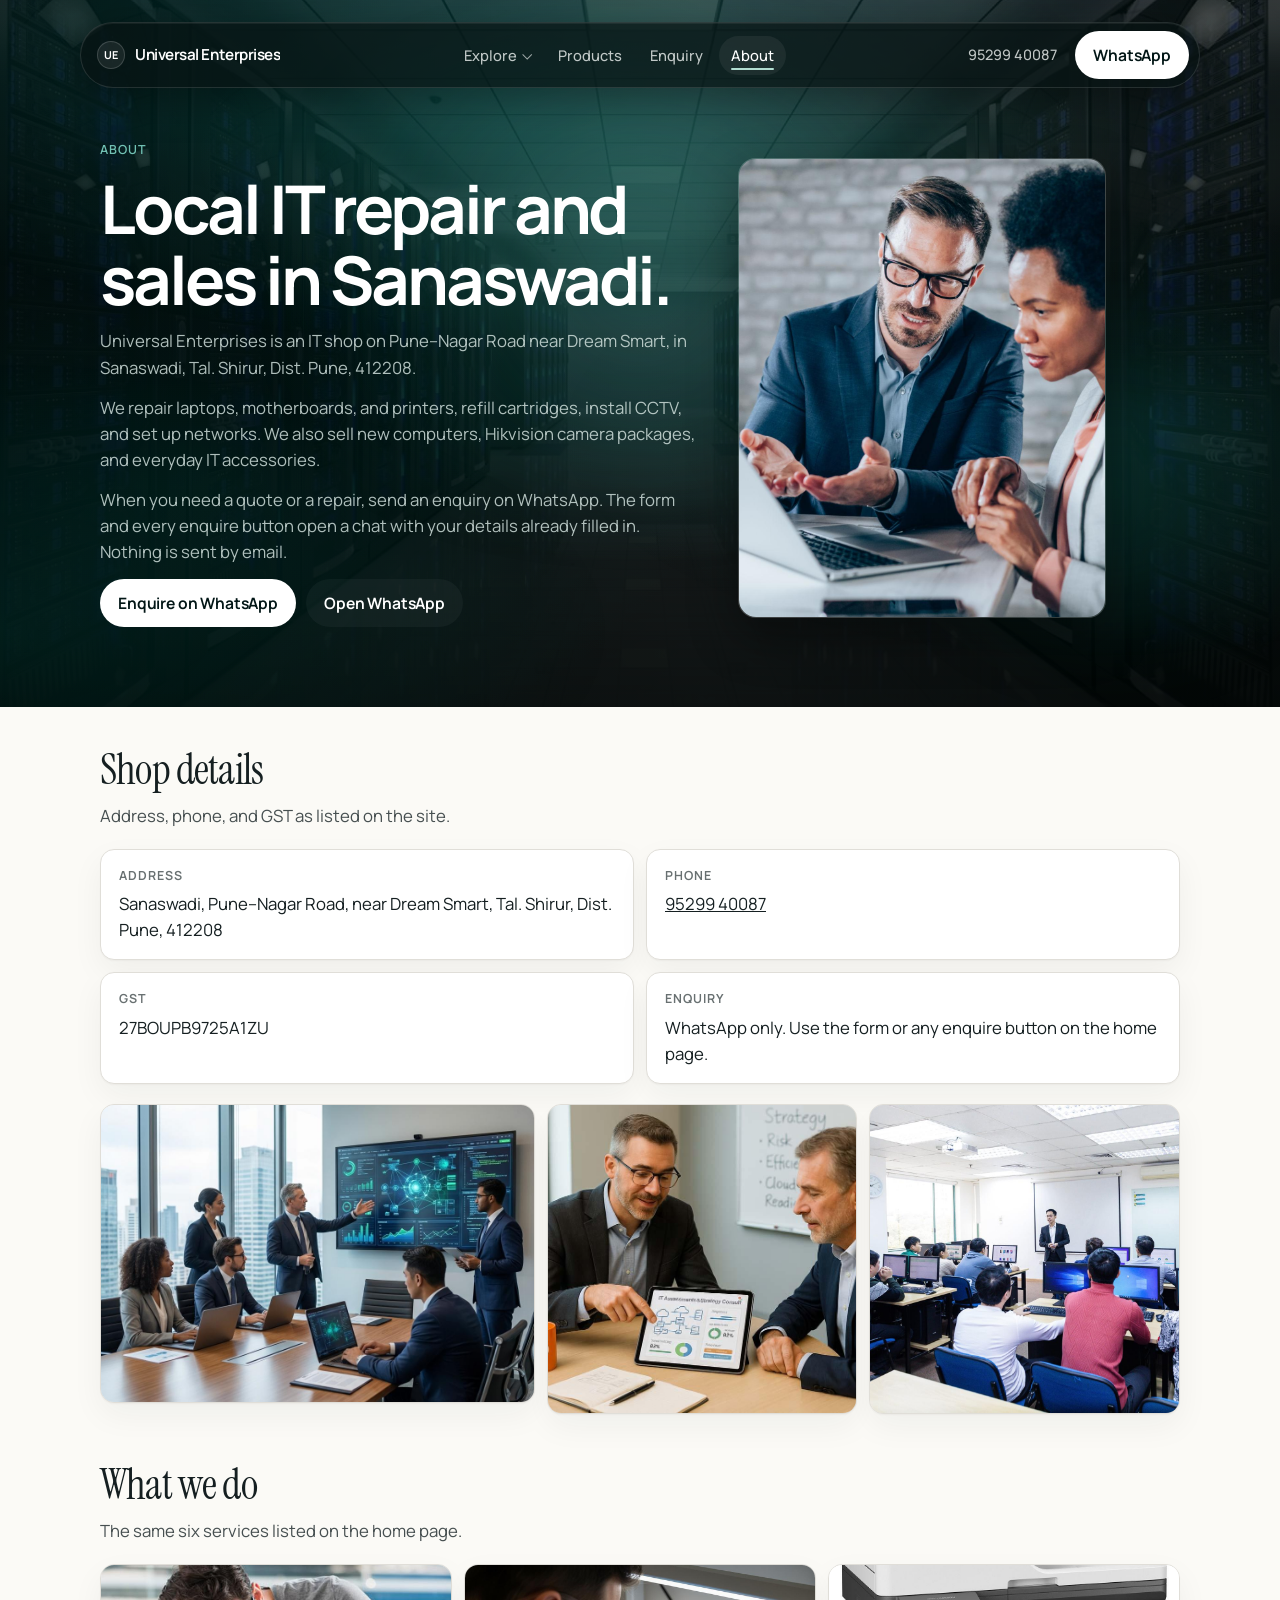
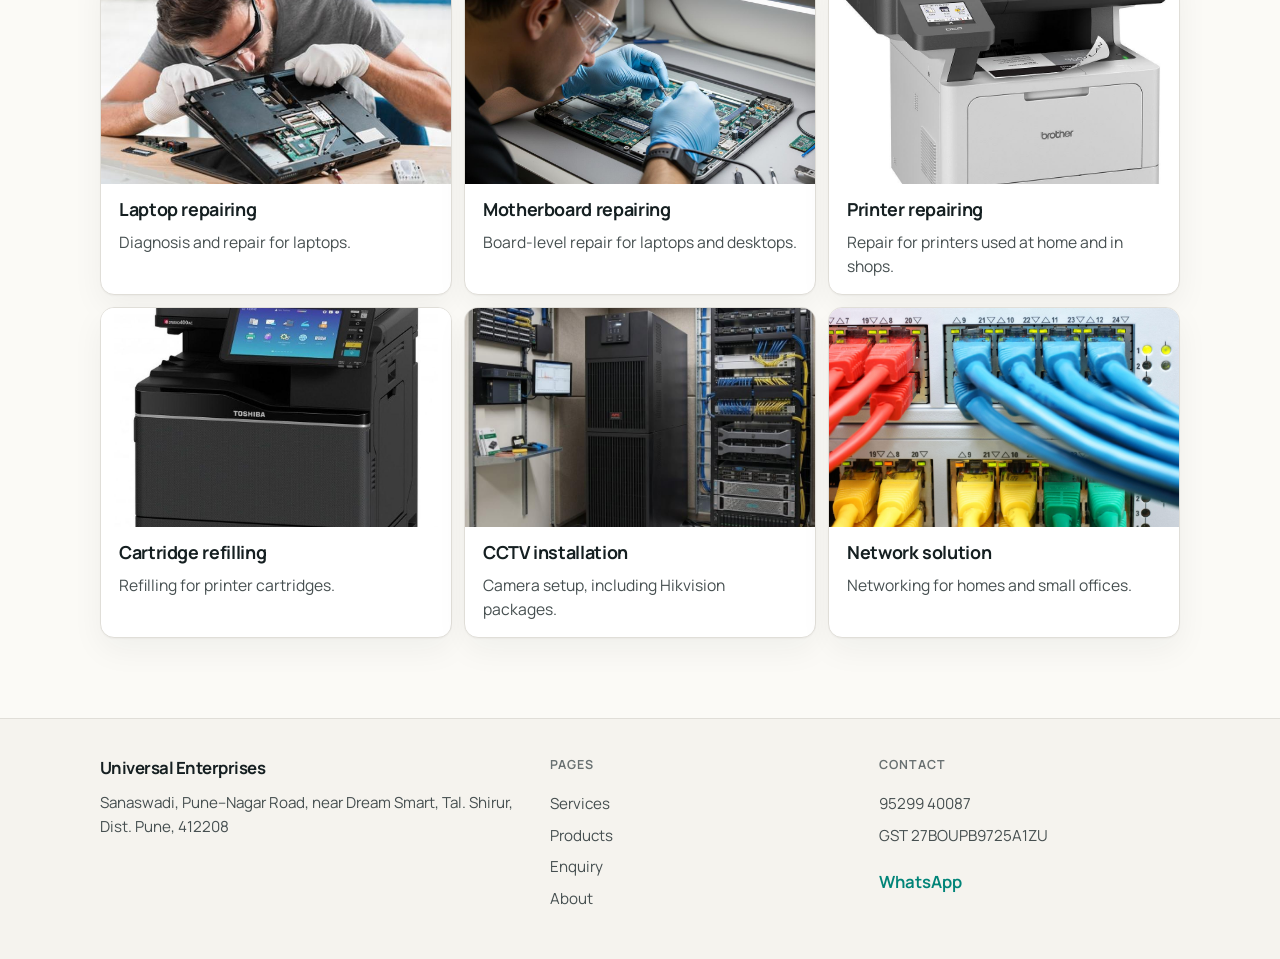
==== main/about.html @ 18b4c6dd "Enhance about and index pages with new "Our work" section and improve media presentation. Update sty" ====
<!DOCTYPE html>
<html lang="en">
<head>
  <meta charset="utf-8" />
  <meta name="viewport" content="width=device-width, initial-scale=1" />
  <title>About — Universal Enterprises</title>
  <meta name="description" content="Universal Enterprises in Sanaswadi, Shirur, Pune. IT repair, CCTV, and computers. Enquire on WhatsApp." />
  <link rel="preconnect" href="https://fonts.googleapis.com" />
  <link rel="preconnect" href="https://fonts.gstatic.com" crossorigin />
  <link href="https://fonts.googleapis.com/css2?family=Instrument+Serif:ital@0;1&family=Manrope:wght@400;500;600;700;800&display=swap" rel="stylesheet" />
  <link rel="stylesheet" href="styles.css" />
  <link rel="icon" href="data:image/svg+xml,%3Csvg xmlns='http://www.w3.org/2000/svg' viewBox='0 0 32 32'%3E%3Crect width='32' height='32' rx='8' fill='%23008478'/%3E%3Ctext x='16' y='21' text-anchor='middle' font-size='13' fill='%23fbfaf6' font-family='sans-serif' font-weight='700'%3EUE%3C/text%3E%3C/svg%3E" />
</head>
<body>
  <a class="skip" href="index.html#enquiry">Skip to enquiry</a>

  <header class="site-header">
    <div class="nav-pill">
      <a class="brand" href="index.html">
        <span class="brand-mark" aria-hidden="true">UE</span>
        <span class="brand-name">Universal Enterprises</span>
      </a>

      <nav class="nav" id="primary-nav" aria-label="Primary">
        <div class="nav-item has-menu">
          <button type="button" class="nav-trigger" aria-expanded="false" aria-controls="explore-menu">
            Explore
            <span class="nav-chevron" aria-hidden="true"></span>
          </button>
          <div class="nav-menu" id="explore-menu" hidden>
            <a href="index.html#services">Services</a>
            <a href="index.html#products">Products</a>
            <a href="index.html#work">Our work</a>
          </div>
        </div>
        <a href="index.html#products">Products</a>
        <a href="index.html#enquiry">Enquiry</a>
        <a href="about.html" aria-current="page">About</a>
      </nav>

      <div class="header-actions">
        <a class="header-phone" href="tel:+919529940087">95299 40087</a>
        <button type="button" class="btn btn-nav" data-wa="general">WhatsApp</button>
      </div>

      <button type="button" class="nav-toggle" aria-expanded="false" aria-controls="mobile-nav" aria-label="Open menu">
        <span></span><span></span>
      </button>
    </div>

    <div class="mobile-nav" id="mobile-nav" hidden>
      <a href="index.html#services">Services</a>
      <a href="index.html#products">Products</a>
      <a href="index.html#enquiry">Enquiry</a>
      <a href="about.html" aria-current="page">About</a>
      <a href="tel:+919529940087">95299 40087</a>
      <button type="button" class="btn btn-nav" data-wa="general">WhatsApp</button>
    </div>
  </header>

  <div class="stage stage-compact page-shell">
    <div class="stage-bg" aria-hidden="true">
      <img class="stage-photo" src="img/img1.jpg" alt="" width="1600" height="900" decoding="async" />
      <div class="stage-photo-overlay"></div>
      <div class="stage-ambience"></div>
      <div class="stage-ambience stage-ambience-alt"></div>
      <div class="stage-glow stage-glow-main"></div>
      <div class="stage-glow stage-glow-side"></div>
    </div>

    <section class="about-hero">
      <div class="about-hero-copy">
        <p class="eyebrow">About</p>
        <h1>Local IT repair and sales in Sanaswadi.</h1>
        <div class="about-prose">
          <p>Universal Enterprises is an IT shop on Pune–Nagar Road near Dream Smart, in Sanaswadi, Tal. Shirur, Dist. Pune, 412208.</p>
          <p>We repair laptops, motherboards, and printers, refill cartridges, install CCTV, and set up networks. We also sell new computers, Hikvision camera packages, and everyday IT accessories.</p>
          <p>When you need a quote or a repair, send an enquiry on WhatsApp. The form and every enquire button open a chat with your details already filled in. Nothing is sent by email.</p>
        </div>
        <div class="hero-actions">
          <a class="btn btn-light" href="index.html#enquiry">Enquire on WhatsApp</a>
          <button type="button" class="btn btn-ghost-light" data-wa="general">Open WhatsApp</button>
        </div>
      </div>
      <figure class="about-hero-frame">
        <img class="media-cover" src="img/img21.jpg" alt="IT consultation at a laptop" width="800" height="1000" decoding="async" />
      </figure>
    </section>
  </div>

  <main class="page-shell">
    <section class="block" aria-labelledby="facts-title">
      <div class="block-head">
        <h2 id="facts-title">Shop details</h2>
        <p>Address, phone, and GST as listed on the site.</p>
      </div>
      <div class="meta-grid">
        <div class="meta-card">
          <h3>Address</h3>
          <p>Sanaswadi, Pune–Nagar Road, near Dream Smart, Tal. Shirur, Dist. Pune, 412208</p>
        </div>
        <div class="meta-card">
          <h3>Phone</h3>
          <p><a href="tel:+919529940087">95299 40087</a></p>
        </div>
        <div class="meta-card">
          <h3>GST</h3>
          <p>27BOUPB9725A1ZU</p>
        </div>
        <div class="meta-card">
          <h3>Enquiry</h3>
          <p>WhatsApp only. Use the form or any enquire button on the home page.</p>
        </div>
      </div>
      <div class="gallery gallery-about">
        <figure class="gallery-item gallery-wide">
          <img class="media-cover" src="img/img19.jpg" alt="Team reviewing IT analytics on a large screen" width="800" height="500" loading="lazy" decoding="async" />
        </figure>
        <figure class="gallery-item">
          <img class="media-cover" src="img/img20.jpg" alt="IT assessment consultation on a tablet" width="640" height="640" loading="lazy" decoding="async" />
        </figure>
        <figure class="gallery-item">
          <img class="media-cover" src="img/img12.jpg" alt="Computer systems in a training classroom" width="640" height="640" loading="lazy" decoding="async" />
        </figure>
      </div>
    </section>

    <section class="block" aria-labelledby="about-services-title">
      <div class="block-head">
        <h2 id="about-services-title">What we do</h2>
        <p>The same six services listed on the home page.</p>
      </div>
      <ul class="about-list">
        <li>
          <div class="about-list-media">
            <img class="media-cover" src="img/img13.jpg" alt="Laptop being repaired on a workbench" width="640" height="400" loading="lazy" decoding="async" />
          </div>
          <h3>Laptop repairing</h3>
          <p>Diagnosis and repair for laptops.</p>
        </li>
        <li>
          <div class="about-list-media">
            <img class="media-cover" src="img/img16.jpg" alt="Board-level motherboard repair" width="640" height="400" loading="lazy" decoding="async" />
          </div>
          <h3>Motherboard repairing</h3>
          <p>Board-level repair for laptops and desktops.</p>
        </li>
        <li>
          <div class="about-list-media">
            <img class="media-cover" src="img/img23.jpg" alt="Office printer ready for service" width="640" height="400" loading="lazy" decoding="async" />
          </div>
          <h3>Printer repairing</h3>
          <p>Repair for printers used at home and in shops.</p>
        </li>
        <li>
          <div class="about-list-media">
            <img class="media-cover" src="img/img22.jpg" alt="Multifunction printer used for cartridge work" width="640" height="400" loading="lazy" decoding="async" />
          </div>
          <h3>Cartridge refilling</h3>
          <p>Refilling for printer cartridges.</p>
        </li>
        <li>
          <div class="about-list-media">
            <img class="media-cover" src="img/img%2024.jpg" alt="Server and network rack for CCTV installs" width="640" height="400" loading="lazy" decoding="async" />
          </div>
          <h3>CCTV installation</h3>
          <p>Camera setup, including Hikvision packages.</p>
        </li>
        <li>
          <div class="about-list-media">
            <img class="media-cover" src="img/img7.jpg" alt="Network cabling and switch rack" width="640" height="400" loading="lazy" decoding="async" />
          </div>
          <h3>Network solution</h3>
          <p>Networking for homes and small offices.</p>
        </li>
      </ul>
    </section>
  </main>

  <footer class="site-footer page-shell">
    <div class="footer-inner">
      <div class="footer-brand">
        <a class="wordmark" href="index.html">Universal Enterprises</a>
        <p>Sanaswadi, Pune–Nagar Road, near Dream Smart, Tal. Shirur, Dist. Pune, 412208</p>
      </div>
      <div class="footer-col">
        <h3>Pages</h3>
        <a href="index.html#services">Services</a>
        <a href="index.html#products">Products</a>
        <a href="index.html#enquiry">Enquiry</a>
        <a href="about.html" aria-current="page">About</a>
      </div>
      <div class="footer-col">
        <h3>Contact</h3>
        <a href="tel:+919529940087">95299 40087</a>
        <p>GST 27BOUPB9725A1ZU</p>
        <button type="button" class="text-link" data-wa="general">WhatsApp</button>
      </div>
    </div>
  </footer>

  <button type="button" class="float-wa" data-wa="general">WhatsApp</button>

  <script src="script.js"></script>
</body>
</html>
---- main/styles.css ----
:root {
  --paper: #fbfaf6;
  --paper-raised: #ffffff;
  --paper-sunken: #f5f3ee;
  --ink: #151f21;
  --ink-soft: #464f50;
  --ink-faint: #687071;
  --line: #e0ded8;
  --plume: #008478;
  --plume-press: #006d64;
  --plume-300: #72c2b5;
  --plume-soft: #e3f7f2;
  --night: #021616;
  --night-soft: #0a2423;
  --danger: #c92f33;
  --radius: 14px;
  --radius-pill: 999px;
  --shadow: 0 1px 2px rgba(21, 31, 33, 0.04), 0 12px 32px rgba(21, 31, 33, 0.05);
  --font-sans: "Manrope", ui-sans-serif, system-ui, sans-serif;
  --font-display: "Instrument Serif", ui-serif, Georgia, serif;
  --font-mono: ui-monospace, SFMono-Regular, Menlo, Consolas, monospace;
  --max: 1080px;
  --ease: cubic-bezier(0.22, 1, 0.36, 1);
  --ease-out: cubic-bezier(0.16, 1, 0.3, 1);
  --motion-fast: 180ms;
  --motion-menu: 220ms;
  --motion-page: 320ms;
  --motion-reveal: 480ms;
  --nav-offset: 92px;
}

* { box-sizing: border-box; }

@view-transition {
  navigation: auto;
}

::view-transition-old(root) {
  animation: page-out var(--motion-page) var(--ease) both;
}

::view-transition-new(root) {
  animation: page-in var(--motion-page) var(--ease-out) both;
}

::view-transition-group(site-nav) {
  animation: none;
}

::view-transition-old(site-nav),
::view-transition-new(site-nav) {
  animation: none;
  mix-blend-mode: normal;
}

@keyframes page-out {
  to { opacity: 0; }
}

@keyframes page-in {
  from {
    opacity: 0;
    transform: translateY(8px);
  }
}

/* JS fallback for page changes (works on file:// too). Navbar stays put. */
.page-shell {
  transition:
    opacity var(--motion-page) var(--ease),
    transform var(--motion-page) var(--ease-out);
  will-change: opacity, transform;
}

html.js:not(.is-page-ready) .page-shell {
  opacity: 0;
  transform: translateY(10px);
}

html.js.is-page-ready .page-shell {
  opacity: 1;
  transform: translateY(0);
}

html.js.is-page-leaving .page-shell {
  opacity: 0;
  transform: translateY(-8px);
  pointer-events: none;
}

html {
  scroll-behavior: smooth;
  background: var(--paper);
}

body {
  margin: 0;
  background: var(--paper);
  color: var(--ink);
  font-family: var(--font-sans);
  font-size: 1.05rem;
  line-height: 1.55;
  -webkit-font-smoothing: antialiased;
}

a { color: inherit; }

img {
  max-width: 100%;
  display: block;
}

.media-cover {
  width: 100%;
  height: 100%;
  object-fit: cover;
  object-position: center;
}

.skip {
  position: absolute;
  left: 12px;
  top: -48px;
  background: var(--paper-raised);
  border: 1px solid var(--line);
  border-radius: 8px;
  padding: 8px 12px;
  z-index: 110;
}

.skip:focus { top: 12px; }

/* Dark hero stage with vertical panels */
.stage {
  position: relative;
  isolation: isolate;
  min-height: 100vh;
  min-height: 100dvh;
  padding: calc(var(--nav-offset) + 12px) 16px 48px;
  color: #f4f7f6;
  overflow: hidden;
  background: #020908;
}

.stage-compact {
  min-height: auto;
  padding-bottom: 56px;
}

.stage-bg {
  position: absolute;
  inset: 0;
  z-index: 0;
  pointer-events: none;
  overflow: hidden;
  background: linear-gradient(180deg, #031110 0%, #020908 45%, #010605 100%);
}

.stage-photo {
  position: absolute;
  inset: 0;
  width: 100%;
  height: 100%;
  object-fit: cover;
  object-position: center;
  transform: scale(1.04);
  filter: saturate(0.85) brightness(0.55);
}

.stage-photo-overlay {
  position: absolute;
  inset: 0;
  background:
    linear-gradient(180deg, rgba(2, 16, 16, 0.55) 0%, rgba(2, 9, 8, 0.72) 42%, rgba(1, 6, 5, 0.9) 100%),
    linear-gradient(90deg, rgba(2, 16, 16, 0.55) 0%, transparent 55%);
}

.stage-ambience {
  position: absolute;
  inset: -20% -30%;
  background:
    radial-gradient(ellipse 55% 45% at 42% 22%, rgba(0, 132, 120, 0.3), transparent 60%),
    radial-gradient(ellipse 40% 35% at 72% 58%, rgba(54, 159, 146, 0.16), transparent 65%),
    radial-gradient(ellipse 45% 40% at 18% 78%, rgba(0, 90, 80, 0.2), transparent 68%);
  animation: ambience-drift 28s ease-in-out infinite alternate;
  will-change: transform, opacity;
}

.stage-ambience-alt {
  opacity: 0.55;
  mix-blend-mode: screen;
  background:
    radial-gradient(ellipse 48% 38% at 58% 30%, rgba(114, 194, 181, 0.18), transparent 62%),
    radial-gradient(ellipse 36% 42% at 28% 62%, rgba(0, 109, 100, 0.22), transparent 70%);
  animation: ambience-drift-alt 36s ease-in-out infinite alternate;
  animation-delay: -11s;
}

.stage-glow {
  position: absolute;
  border-radius: 50%;
  filter: blur(48px);
  opacity: 0.82;
  will-change: transform, opacity;
}

.stage-glow-main {
  left: 50%;
  top: 8%;
  width: min(920px, 90vw);
  height: 48vh;
  margin-left: calc(min(920px, 90vw) / -2);
  background: radial-gradient(circle, rgba(54, 159, 146, 0.44), rgba(0, 132, 120, 0.12) 48%, transparent 70%);
  animation: glow-main 22s ease-in-out infinite;
}

.stage-glow-side {
  right: -8%;
  bottom: 8%;
  width: 42vw;
  height: 36vh;
  background: radial-gradient(circle, rgba(0, 109, 100, 0.26), transparent 68%);
  animation: glow-side 26s ease-in-out infinite;
  animation-delay: -8s;
}

.stage-glow-drift {
  left: 8%;
  top: 36%;
  width: min(420px, 48vw);
  height: min(420px, 48vw);
  background: radial-gradient(circle, rgba(0, 132, 120, 0.22), transparent 70%);
  filter: blur(56px);
  animation: glow-drift 32s ease-in-out infinite;
  animation-delay: -14s;
}

.stage-panels {
  position: absolute;
  inset: -8% 0 -14%;
  display: flex;
  justify-content: center;
  gap: clamp(2px, 0.35vw, 5px);
  padding: 0 clamp(4px, 1.2vw, 18px);
  transform: perspective(1200px) rotateX(8deg);
  transform-origin: center top;
  animation: panels-parallax 40s ease-in-out infinite alternate;
  will-change: transform;
}

.stage-panels span {
  flex: 1 1 0;
  max-width: 78px;
  min-width: 18px;
  border-radius: 10px 10px 4px 4px;
  border: 1px solid rgba(164, 223, 211, 0.08);
  background:
    linear-gradient(180deg, rgba(195, 240, 227, 0.16), transparent 18%),
    linear-gradient(180deg, rgba(8, 36, 34, 0.15), rgba(2, 16, 16, 0.72) 42%, rgba(0, 70, 64, 0.22) 100%);
  box-shadow:
    inset 1px 0 0 rgba(195, 240, 227, 0.08),
    inset -1px 0 0 rgba(0, 0, 0, 0.35),
    0 0 24px rgba(0, 132, 120, 0.05);
  opacity: 0.72;
  transform: translate3d(0, 0, 0);
  animation: panel-float-a 18s ease-in-out infinite;
  will-change: transform, opacity, filter;
}

.stage-panels span:nth-child(odd) {
  opacity: 0.5;
  animation-name: panel-float-b;
  animation-duration: 22s;
  animation-delay: -4s;
}

.stage-panels span:nth-child(3n) {
  opacity: 0.84;
  animation-name: panel-float-c;
  animation-duration: 26s;
  animation-delay: -7s;
}

.stage-panels span:nth-child(4n) {
  opacity: 0.38;
  background:
    linear-gradient(180deg, rgba(195, 240, 227, 0.08), transparent 22%),
    linear-gradient(180deg, rgba(2, 12, 12, 0.4), rgba(1, 8, 8, 0.88) 55%, rgba(0, 50, 46, 0.2));
  animation-name: panel-float-b;
  animation-duration: 20s;
  animation-delay: -12s;
}

.stage-panels span:nth-child(5n) {
  max-width: 64px;
  animation-name: panel-float-a;
  animation-duration: 24s;
  animation-delay: -2s;
}

.stage-panels span:nth-child(7),
.stage-panels span:nth-child(10),
.stage-panels span:nth-child(12) {
  box-shadow:
    inset 1px 0 0 rgba(195, 240, 227, 0.18),
    inset -1px 0 0 rgba(0, 0, 0, 0.4),
    0 0 30px rgba(0, 132, 120, 0.12);
  opacity: 0.92;
  animation-name: panel-float-glow;
  animation-duration: 21s;
  animation-delay: -9s;
}

.stage-panels span:nth-child(2),
.stage-panels span:nth-child(8),
.stage-panels span:nth-child(15) {
  animation-duration: 29s;
  animation-delay: -16s;
}

.stage-panels span:nth-child(6),
.stage-panels span:nth-child(11),
.stage-panels span:nth-child(17) {
  animation-name: panel-float-c;
  animation-duration: 17s;
  animation-delay: -5s;
}

@keyframes ambience-drift {
  0% {
    transform: translate3d(-2.5%, 1.2%, 0) scale(1);
    opacity: 0.85;
  }
  100% {
    transform: translate3d(3%, -1.8%, 0) scale(1.04);
    opacity: 1;
  }
}

@keyframes ambience-drift-alt {
  0% {
    transform: translate3d(2%, -1%, 0) scale(1.02);
    opacity: 0.4;
  }
  100% {
    transform: translate3d(-3.5%, 2%, 0) scale(1.06);
    opacity: 0.7;
  }
}

@keyframes glow-main {
  0%, 100% {
    transform: translate3d(0, 0, 0) scale(1);
    opacity: 0.7;
  }
  35% {
    transform: translate3d(4%, 2%, 0) scale(1.05);
    opacity: 0.95;
  }
  70% {
    transform: translate3d(-3%, 1%, 0) scale(0.98);
    opacity: 0.78;
  }
}

@keyframes glow-side {
  0%, 100% {
    transform: translate3d(0, 0, 0) scale(1);
    opacity: 0.55;
  }
  50% {
    transform: translate3d(-6%, -4%, 0) scale(1.08);
    opacity: 0.85;
  }
}

@keyframes glow-drift {
  0%, 100% {
    transform: translate3d(0, 0, 0) scale(1);
    opacity: 0.35;
  }
  40% {
    transform: translate3d(18%, -8%, 0) scale(1.12);
    opacity: 0.65;
  }
  75% {
    transform: translate3d(8%, 10%, 0) scale(0.94);
    opacity: 0.45;
  }
}

@keyframes panels-parallax {
  0% { transform: perspective(1200px) rotateX(8deg) translate3d(0, 0, 0); }
  100% { transform: perspective(1200px) rotateX(8deg) translate3d(0, -2.2%, 0); }
}

@keyframes panel-float-a {
  0%, 100% {
    transform: translate3d(0, 0, 0);
    filter: brightness(0.96);
    opacity: 0.68;
  }
  50% {
    transform: translate3d(0, -3.2%, 0);
    filter: brightness(1.08);
    opacity: 0.82;
  }
}

@keyframes panel-float-b {
  0%, 100% {
    transform: translate3d(0, 0, 0);
    filter: brightness(0.94);
  }
  50% {
    transform: translate3d(0, 2.8%, 0);
    filter: brightness(1.05);
  }
}

@keyframes panel-float-c {
  0%, 100% {
    transform: translate3d(0, 0.6%, 0);
    filter: brightness(0.97);
  }
  50% {
    transform: translate3d(0, -4%, 0);
    filter: brightness(1.1);
  }
}

@keyframes panel-float-glow {
  0%, 100% {
    transform: translate3d(0, 0, 0);
    filter: brightness(1);
    box-shadow:
      inset 1px 0 0 rgba(195, 240, 227, 0.14),
      inset -1px 0 0 rgba(0, 0, 0, 0.4),
      0 0 24px rgba(0, 132, 120, 0.08);
  }
  50% {
    transform: translate3d(0, -2.6%, 0);
    filter: brightness(1.12);
    box-shadow:
      inset 1px 0 0 rgba(195, 240, 227, 0.28),
      inset -1px 0 0 rgba(0, 0, 0, 0.4),
      0 0 36px rgba(0, 132, 120, 0.2);
  }
}

.stage > :not(.stage-bg) {
  position: relative;
  z-index: 1;
}

.site-header {
  position: fixed;
  top: 0;
  left: 0;
  right: 0;
  z-index: 100;
  width: min(1120px, calc(100% - 32px));
  margin: 0 auto;
  padding-top: 16px;
  pointer-events: none;
  view-transition-name: site-nav;
}

.site-header .nav-pill,
.site-header .mobile-nav {
  pointer-events: auto;
}

.nav-pill {
  display: flex;
  align-items: center;
  justify-content: space-between;
  gap: 12px;
  width: 100%;
  min-height: 58px;
  padding: 8px 10px 8px 14px;
  border-radius: 999px;
  background: rgba(8, 18, 18, 0.72);
  border: 1px solid rgba(255, 255, 255, 0.12);
  box-shadow:
    0 10px 40px rgba(0, 0, 0, 0.35),
    inset 0 1px 0 rgba(255, 255, 255, 0.06);
  backdrop-filter: blur(18px) saturate(1.2);
  -webkit-backdrop-filter: blur(18px) saturate(1.2);
}

.brand {
  display: inline-flex;
  align-items: center;
  gap: 10px;
  text-decoration: none;
  color: #fff;
  min-width: 0;
}

.brand-mark {
  display: grid;
  place-items: center;
  width: 28px;
  height: 28px;
  border-radius: 50%;
  background: rgba(255, 255, 255, 0.08);
  border: 1px solid rgba(255, 255, 255, 0.16);
  font-size: 0.68rem;
  font-weight: 700;
  letter-spacing: 0.02em;
  flex-shrink: 0;
  transition:
    background var(--motion-fast) var(--ease),
    border-color var(--motion-fast) var(--ease),
    transform var(--motion-fast) var(--ease),
    box-shadow var(--motion-fast) var(--ease);
}

.brand:hover .brand-mark {
  background: rgba(255, 255, 255, 0.14);
  border-color: rgba(255, 255, 255, 0.28);
  transform: scale(1.05);
  box-shadow: 0 0 0 4px rgba(255, 255, 255, 0.06);
}

.brand-name {
  font-weight: 650;
  font-size: 0.95rem;
  letter-spacing: -0.03em;
  white-space: nowrap;
  overflow: hidden;
  text-overflow: ellipsis;
}

.nav {
  display: none;
  align-items: center;
  gap: 4px;
}

.nav > a,
.nav-trigger {
  appearance: none;
  background: none;
  border: 0;
  color: rgba(244, 247, 246, 0.78);
  text-decoration: none;
  font: inherit;
  font-size: 0.92rem;
  font-weight: 500;
  padding: 8px 12px;
  border-radius: 999px;
  cursor: pointer;
  position: relative;
  transition:
    color var(--motion-fast) var(--ease),
    background var(--motion-fast) var(--ease);
}

.nav > a::after,
.nav-trigger::after {
  content: "";
  position: absolute;
  left: 12px;
  right: 12px;
  bottom: 5px;
  height: 1.5px;
  border-radius: 2px;
  background: rgba(195, 240, 227, 0.9);
  transform: scaleX(0);
  transform-origin: left center;
  transition: transform var(--motion-fast) var(--ease);
}

.nav > a:hover,
.nav-trigger:hover,
.nav > a[aria-current="page"],
.nav-item.is-open .nav-trigger {
  color: #fff;
  background: rgba(255, 255, 255, 0.06);
}

.nav > a:hover::after,
.nav > a[aria-current="page"]::after,
.nav-item.is-open .nav-trigger::after {
  transform: scaleX(1);
}

.nav-item {
  position: relative;
}

.nav-trigger {
  display: inline-flex;
  align-items: center;
  gap: 6px;
}

.nav-chevron {
  width: 7px;
  height: 7px;
  border-right: 1.5px solid currentColor;
  border-bottom: 1.5px solid currentColor;
  transform: rotate(45deg) translateY(-1px);
  opacity: 0.8;
  transition: transform var(--motion-fast) var(--ease);
}

.nav-item.is-open .nav-chevron {
  transform: rotate(225deg) translateY(-1px);
}

.nav-menu {
  position: absolute;
  top: calc(100% + 10px);
  left: 0;
  min-width: 180px;
  padding: 8px;
  border-radius: 14px;
  background: rgba(8, 18, 18, 0.92);
  border: 1px solid rgba(255, 255, 255, 0.12);
  box-shadow: 0 16px 40px rgba(0, 0, 0, 0.4);
  backdrop-filter: blur(16px);
  display: grid;
  gap: 2px;
  opacity: 0;
  transform: translateY(-6px);
  pointer-events: none;
  visibility: hidden;
  transition:
    opacity var(--motion-menu) var(--ease),
    transform var(--motion-menu) var(--ease),
    visibility var(--motion-menu) var(--ease);
}

.nav-menu.is-open {
  opacity: 1;
  transform: translateY(0);
  pointer-events: auto;
  visibility: visible;
}

.nav-menu[hidden] { display: none; }

.nav-menu a {
  color: rgba(244, 247, 246, 0.86);
  text-decoration: none;
  padding: 10px 12px;
  border-radius: 10px;
  font-size: 0.92rem;
  transition:
    color var(--motion-fast) var(--ease),
    background var(--motion-fast) var(--ease);
}

.nav-menu a:hover {
  background: rgba(255, 255, 255, 0.08);
  color: #fff;
}

.header-actions {
  display: none;
  align-items: center;
  gap: 8px;
}

.header-phone {
  color: rgba(244, 247, 246, 0.78);
  text-decoration: none;
  font-size: 0.9rem;
  font-weight: 500;
  padding: 8px 10px;
  border-radius: 999px;
  transition:
    color var(--motion-fast) var(--ease),
    background var(--motion-fast) var(--ease);
}

.header-phone:hover {
  color: #fff;
  background: rgba(255, 255, 255, 0.06);
}

.btn-nav {
  background: #fff;
  color: var(--night);
  border-radius: 999px;
  padding: 10px 16px;
  font-weight: 700;
  font-size: 0.9rem;
  transition:
    background var(--motion-fast) var(--ease),
    color var(--motion-fast) var(--ease),
    transform var(--motion-fast) var(--ease),
    box-shadow var(--motion-fast) var(--ease);
}

.btn-nav:hover {
  background: #fff;
  transform: translateY(-1px) scale(1.03);
  box-shadow: 0 10px 24px rgba(0, 0, 0, 0.22);
}

.btn-nav:active {
  transform: scale(0.98);
  box-shadow: 0 4px 12px rgba(0, 0, 0, 0.16);
}

.nav-toggle {
  width: 42px;
  height: 42px;
  border-radius: 999px;
  border: 1px solid rgba(255, 255, 255, 0.14);
  background: rgba(255, 255, 255, 0.04);
  display: inline-flex;
  flex-direction: column;
  align-items: center;
  justify-content: center;
  gap: 5px;
  cursor: pointer;
  flex-shrink: 0;
  transition:
    background var(--motion-fast) var(--ease),
    border-color var(--motion-fast) var(--ease),
    transform var(--motion-fast) var(--ease);
}

.nav-toggle:hover {
  background: rgba(255, 255, 255, 0.08);
  border-color: rgba(255, 255, 255, 0.22);
}

.nav-toggle:active { transform: scale(0.96); }

.nav-toggle span {
  display: block;
  width: 16px;
  height: 1.5px;
  background: #fff;
  border-radius: 2px;
  transition: transform 0.2s ease, opacity 0.2s ease;
}

.nav-toggle[aria-expanded="true"] span:first-child {
  transform: translateY(3.25px) rotate(45deg);
}

.nav-toggle[aria-expanded="true"] span:last-child {
  transform: translateY(-3.25px) rotate(-45deg);
}

.mobile-nav {
  margin-top: 10px;
  padding: 12px;
  border-radius: 22px;
  background: rgba(8, 18, 18, 0.88);
  border: 1px solid rgba(255, 255, 255, 0.12);
  box-shadow: 0 16px 40px rgba(0, 0, 0, 0.35);
  backdrop-filter: blur(18px);
  display: grid;
  gap: 4px;
  opacity: 0;
  transform: translateY(-6px);
  pointer-events: none;
  visibility: hidden;
  transition:
    opacity var(--motion-menu) var(--ease),
    transform var(--motion-menu) var(--ease),
    visibility var(--motion-menu) var(--ease);
}

.mobile-nav.is-open {
  opacity: 1;
  transform: translateY(0);
  pointer-events: auto;
  visibility: visible;
}

.mobile-nav[hidden] { display: none; }

.mobile-nav a,
.mobile-nav .btn {
  color: #fff;
  text-decoration: none;
  padding: 12px 14px;
  border-radius: 14px;
  font-weight: 500;
  text-align: left;
  transition: background var(--motion-fast) var(--ease);
}

.mobile-nav a:hover {
  background: rgba(255, 255, 255, 0.06);
}

.mobile-nav .btn-nav {
  justify-content: center;
  text-align: center;
  margin-top: 6px;
}

.wordmark {
  font-family: var(--font-sans);
  font-weight: 700;
  font-size: 1.05rem;
  letter-spacing: -0.03em;
  text-decoration: none;
  color: var(--ink);
  white-space: nowrap;
}

main {
  width: min(var(--max), calc(100% - 32px));
  margin: 0 auto;
  padding-bottom: 48px;
}

.hero {
  width: min(var(--max), 100%);
  margin: 0 auto;
  padding: 28px 0 12px;
  display: grid;
  gap: 28px;
}

.hero-copy { max-width: 40rem; }

.hero-visual {
  display: grid;
  gap: 16px;
}

.hero-frame {
  margin: 0;
  border-radius: calc(var(--radius) + 4px);
  overflow: hidden;
  border: 1px solid rgba(255, 255, 255, 0.16);
  box-shadow:
    0 18px 48px rgba(0, 0, 0, 0.35),
    inset 0 1px 0 rgba(255, 255, 255, 0.08);
  aspect-ratio: 4 / 5;
  max-height: 420px;
  background: rgba(255, 255, 255, 0.04);
}

.hero-frame .media-cover {
  transition: transform 700ms var(--ease);
}

.hero-frame:hover .media-cover {
  transform: scale(1.04);
}

.stage .eyebrow {
  color: var(--plume-300);
}

.stage h1 {
  color: #fff;
  font-family: var(--font-sans);
  font-weight: 700;
  letter-spacing: -0.045em;
}

.stage .lede {
  color: rgba(214, 228, 224, 0.82);
}

.eyebrow {
  margin: 0 0 14px;
  font-size: 0.78rem;
  font-weight: 600;
  letter-spacing: 0.08em;
  text-transform: uppercase;
  color: var(--plume);
}

h1 {
  margin: 0 0 14px;
  font-family: var(--font-display);
  font-weight: 400;
  font-size: clamp(2.4rem, 7vw, 4.2rem);
  line-height: 1.05;
  letter-spacing: -0.03em;
  color: var(--ink);
}

.lede {
  margin: 0 0 24px;
  max-width: 34rem;
  color: var(--ink-soft);
  font-size: 1.1rem;
}

.hero-actions {
  display: flex;
  flex-wrap: wrap;
  gap: 10px;
  margin-bottom: 8px;
}

.btn-light {
  background: #fff;
  color: var(--night);
}

.btn-light:hover {
  background: #fff;
  box-shadow: 0 10px 24px rgba(0, 0, 0, 0.22);
}

.btn-ghost-light {
  background: rgba(255, 255, 255, 0.04);
  color: #fff;
  border: 1px solid rgba(255, 255, 255, 0.28);
}

.btn-ghost-light:hover {
  background: rgba(255, 255, 255, 0.1);
}

.facts {
  margin: 0;
  padding: 0;
  display: grid;
  gap: 12px;
}

.facts div {
  background: rgba(255, 255, 255, 0.06);
  border: 1px solid rgba(255, 255, 255, 0.12);
  border-radius: var(--radius);
  padding: 14px 16px;
  box-shadow: inset 0 1px 0 rgba(255, 255, 255, 0.04);
  backdrop-filter: blur(10px);
  transition:
    transform var(--motion-fast) var(--ease),
    border-color var(--motion-fast) var(--ease),
    background var(--motion-fast) var(--ease),
    box-shadow var(--motion-fast) var(--ease);
}

.facts div:hover {
  transform: translateY(-3px);
  border-color: rgba(195, 240, 227, 0.28);
  background: rgba(255, 255, 255, 0.09);
  box-shadow:
    inset 0 1px 0 rgba(255, 255, 255, 0.06),
    0 14px 28px rgba(0, 0, 0, 0.18);
}

.facts dt {
  margin: 0;
  font-size: 0.72rem;
  font-weight: 650;
  letter-spacing: 0.08em;
  text-transform: uppercase;
  color: rgba(195, 240, 227, 0.7);
}

.facts dd {
  margin: 6px 0 0;
  color: #f4f7f6;
}

.facts a { color: inherit; }

.block {
  padding: 40px 0 8px;
}

.block-head {
  max-width: 36rem;
  margin-bottom: 20px;
}

.block-head h2 {
  margin: 0;
  font-family: var(--font-display);
  font-weight: 400;
  font-size: clamp(1.9rem, 4vw, 2.6rem);
  letter-spacing: -0.02em;
  line-height: 1.15;
}

.block-head p {
  margin: 8px 0 0;
  color: var(--ink-soft);
}

.cards {
  list-style: none;
  margin: 0;
  padding: 0;
  display: grid;
  gap: 12px;
}

.card {
  background: var(--paper-raised);
  border: 1px solid var(--line);
  border-radius: var(--radius);
  padding: 0 0 16px;
  box-shadow: var(--shadow);
  display: flex;
  flex-direction: column;
  align-items: flex-start;
  min-height: 100%;
  overflow: hidden;
  transition:
    transform var(--motion-fast) var(--ease),
    border-color var(--motion-fast) var(--ease),
    box-shadow var(--motion-fast) var(--ease);
}

.card:hover {
  transform: translateY(-4px);
  border-color: color-mix(in srgb, var(--plume) 28%, var(--line));
  box-shadow: 0 14px 34px rgba(21, 31, 33, 0.1);
}

.card-media {
  width: 100%;
  aspect-ratio: 16 / 10;
  overflow: hidden;
  background: var(--paper-sunken);
  margin-bottom: 4px;
}

.card-media .media-cover {
  transition: transform 600ms var(--ease);
}

.card:hover .card-media .media-cover {
  transform: scale(1.05);
}

.card .index,
.card h3,
.card p,
.card .text-link {
  margin-left: 18px;
  margin-right: 18px;
}

.card .index { margin-top: 14px; }

.card .text-link { margin-bottom: 2px; }

.index {
  margin: 0;
  font-family: var(--font-mono);
  font-size: 0.78rem;
  color: var(--plume);
}

.card h3,
.products h3,
.about-list h3 {
  margin: 10px 0 6px;
  font-size: 1.12rem;
  letter-spacing: -0.02em;
  font-weight: 700;
}

.card p,
.products p,
.about-list p {
  margin: 0;
  color: var(--ink-soft);
  font-size: 0.98rem;
}

.products {
  list-style: none;
  margin: 0;
  padding: 0;
  background: var(--paper-raised);
  border: 1px solid var(--line);
  border-radius: var(--radius);
  overflow: hidden;
  box-shadow: var(--shadow);
}

.products li {
  display: grid;
  grid-template-columns: 72px 1fr auto;
  gap: 10px 16px;
  align-items: center;
  padding: 14px 16px;
  border-bottom: 1px solid var(--line);
  transition: background var(--motion-fast) var(--ease);
}

.products li:hover {
  background: color-mix(in srgb, var(--plume-soft) 55%, var(--paper-raised));
}

.products li:last-child { border-bottom: 0; }

.product-thumb {
  width: 72px;
  height: 72px;
  border-radius: 12px;
  overflow: hidden;
  border: 1px solid var(--line);
  background: var(--paper-sunken);
  flex-shrink: 0;
}

.products .text-link {
  grid-column: 2 / -1;
  justify-self: start;
}

.price {
  margin: 0;
  font-family: var(--font-mono);
  font-size: 0.95rem;
  color: var(--ink);
  font-weight: 500;
}

.price-note { color: var(--ink-faint); }

.enquiry-wrap {
  padding-bottom: 16px;
}

form.enquiry-form {
  margin-top: 8px;
  background: var(--paper-raised);
  border: 1px solid var(--line);
  border-radius: calc(var(--radius) + 4px);
  padding: 20px 18px;
  display: grid;
  gap: 14px;
  box-shadow: var(--shadow);
}

label {
  display: block;
  margin-bottom: 6px;
  font-size: 0.92rem;
  font-weight: 600;
  color: var(--ink);
}

.optional {
  color: var(--ink-faint);
  font-weight: 500;
}

input,
select,
textarea {
  width: 100%;
  font: inherit;
  color: var(--ink);
  background: var(--paper);
  border: 1px solid var(--line);
  border-radius: 12px;
  padding: 12px 14px;
  transition:
    border-color var(--motion-fast) var(--ease),
    box-shadow var(--motion-fast) var(--ease),
    background var(--motion-fast) var(--ease);
}

textarea { resize: vertical; min-height: 110px; }

input:focus,
select:focus,
textarea:focus {
  outline: none;
  border-color: var(--plume-300);
  box-shadow:
    0 0 0 3px color-mix(in srgb, var(--plume) 18%, transparent),
    0 0 0 1px color-mix(in srgb, var(--plume) 35%, white);
}

.field.is-invalid input,
.field.is-invalid select {
  border-color: var(--danger);
  box-shadow: 0 0 0 3px color-mix(in srgb, var(--danger) 16%, transparent);
}

.error {
  margin: 6px 0 0;
  color: var(--danger);
  font-size: 0.88rem;
  opacity: 0;
  transform: translateY(-4px);
  transition:
    opacity var(--motion-menu) var(--ease),
    transform var(--motion-menu) var(--ease);
}

.error.is-visible {
  opacity: 1;
  transform: translateY(0);
}

.form-note {
  margin: 0;
  min-height: 1.2em;
  color: var(--ink-faint);
  font-size: 0.9rem;
  opacity: 0;
  transform: translateY(4px);
  transition:
    opacity var(--motion-menu) var(--ease),
    transform var(--motion-menu) var(--ease);
}

.form-note.is-visible {
  opacity: 1;
  transform: translateY(0);
}

.btn,
.text-link,
.float-wa,
.btn-nav {
  font: inherit;
  cursor: pointer;
  border: 0;
  text-decoration: none;
}

.btn {
  display: inline-flex;
  align-items: center;
  justify-content: center;
  gap: 8px;
  border-radius: var(--radius-pill);
  padding: 12px 18px;
  font-weight: 650;
  font-size: 0.98rem;
  letter-spacing: -0.01em;
  transition:
    background var(--motion-fast) var(--ease),
    color var(--motion-fast) var(--ease),
    border-color var(--motion-fast) var(--ease),
    transform var(--motion-fast) var(--ease),
    box-shadow var(--motion-fast) var(--ease);
}

.btn:hover {
  transform: scale(1.03);
}

.btn:active {
  transform: scale(0.98);
}

.btn:disabled,
.btn[aria-disabled="true"] {
  opacity: 0.55;
  cursor: not-allowed;
  transform: none;
  box-shadow: none;
}

.btn.btn-nav:hover {
  transform: translateY(-1px) scale(1.03);
  box-shadow: 0 10px 24px rgba(0, 0, 0, 0.22);
}

.btn.btn-nav:active {
  transform: scale(0.98);
}

.btn-solid {
  background: var(--night);
  color: #fff;
}

.btn-solid:hover { background: var(--night-soft); }

.btn-wa {
  background: var(--plume);
  color: #fff;
}

.btn-wa:hover {
  background: var(--plume-press);
  box-shadow: 0 10px 24px rgba(0, 132, 120, 0.28);
}

.btn-ghost {
  background: transparent;
  color: var(--ink);
  border: 1px solid var(--line);
}

.btn-ghost:hover { background: var(--paper-sunken); }

.btn-block { width: 100%; }

.text-link {
  margin-top: 14px;
  padding: 0;
  background: none;
  color: var(--plume);
  font-weight: 650;
  text-align: left;
  transition:
    color var(--motion-fast) var(--ease),
    transform var(--motion-fast) var(--ease);
}

.text-link:hover {
  color: var(--plume-press);
  text-decoration: underline;
  transform: translateX(2px);
}

.site-footer {
  border-top: 1px solid var(--line);
  background: var(--paper-sunken);
  margin-top: 24px;
  padding: 36px 0 110px;
}

.footer-inner {
  width: min(var(--max), calc(100% - 32px));
  margin: 0 auto;
  display: grid;
  gap: 28px;
}

.footer-brand p,
.footer-col p,
.footer-col a {
  margin: 0;
  color: var(--ink-soft);
  text-decoration: none;
  font-size: 0.95rem;
}

.footer-brand .wordmark {
  display: inline-block;
  margin-bottom: 10px;
}

.footer-col h3 {
  margin: 0 0 10px;
  font-size: 0.78rem;
  letter-spacing: 0.08em;
  text-transform: uppercase;
  color: var(--ink-faint);
  font-weight: 650;
}

.footer-col {
  display: grid;
  gap: 8px;
  align-content: start;
}

.footer-col a:hover { color: var(--ink); }

.float-wa {
  position: fixed;
  right: 16px;
  bottom: 16px;
  z-index: 25;
  border-radius: var(--radius-pill);
  padding: 13px 18px;
  font-weight: 700;
  background: var(--plume);
  color: #fff;
  box-shadow: 0 10px 28px rgba(0, 132, 120, 0.28);
  transition:
    background var(--motion-fast) var(--ease),
    transform var(--motion-fast) var(--ease),
    box-shadow var(--motion-fast) var(--ease);
}

.float-wa:hover {
  background: var(--plume-press);
  transform: translateY(-2px) scale(1.03);
  box-shadow: 0 14px 32px rgba(0, 132, 120, 0.34);
}

.float-wa:active { transform: scale(0.98); }

.about-hero {
  width: min(var(--max), 100%);
  margin: 0 auto;
  padding: 24px 0 8px;
  display: grid;
  gap: 24px;
  align-items: center;
}

.about-hero-copy { max-width: 40rem; }

.about-hero-frame {
  margin: 0;
  border-radius: calc(var(--radius) + 4px);
  overflow: hidden;
  border: 1px solid rgba(255, 255, 255, 0.16);
  box-shadow:
    0 18px 48px rgba(0, 0, 0, 0.35),
    inset 0 1px 0 rgba(255, 255, 255, 0.08);
  aspect-ratio: 4 / 5;
  max-height: 460px;
  background: rgba(255, 255, 255, 0.04);
}

.about-hero-frame .media-cover {
  transition: transform 700ms var(--ease);
}

.about-hero-frame:hover .media-cover {
  transform: scale(1.04);
}

.about-prose {
  max-width: 40rem;
  color: rgba(214, 228, 224, 0.82);
}

.about-prose p { margin: 0 0 14px; }

.about-list {
  list-style: none;
  margin: 0;
  padding: 0;
  display: grid;
  gap: 12px;
}

.about-list li {
  background: var(--paper-raised);
  border: 1px solid var(--line);
  border-radius: var(--radius);
  padding: 0 0 16px;
  box-shadow: var(--shadow);
  overflow: hidden;
  transition:
    transform var(--motion-fast) var(--ease),
    border-color var(--motion-fast) var(--ease),
    box-shadow var(--motion-fast) var(--ease);
}

.about-list li:hover {
  transform: translateY(-3px);
  border-color: color-mix(in srgb, var(--plume) 28%, var(--line));
  box-shadow: 0 12px 28px rgba(21, 31, 33, 0.08);
}

.about-list-media {
  width: 100%;
  aspect-ratio: 16 / 10;
  overflow: hidden;
  background: var(--paper-sunken);
  margin-bottom: 4px;
}

.about-list-media .media-cover {
  transition: transform 600ms var(--ease);
}

.about-list li:hover .about-list-media .media-cover {
  transform: scale(1.05);
}

.about-list h3,
.about-list p {
  margin-left: 18px;
  margin-right: 18px;
}

.about-list h3 { margin-top: 12px; }

.gallery {
  display: grid;
  grid-template-columns: 1fr 1fr;
  gap: 10px;
  margin-top: 8px;
}

.gallery-about {
  margin-top: 20px;
}

.gallery-item {
  margin: 0;
  border-radius: var(--radius);
  overflow: hidden;
  border: 1px solid var(--line);
  background: var(--paper-sunken);
  box-shadow: var(--shadow);
  aspect-ratio: 1;
  transition:
    transform var(--motion-fast) var(--ease),
    box-shadow var(--motion-fast) var(--ease);
}

.gallery-item:hover {
  transform: translateY(-3px);
  box-shadow: 0 14px 32px rgba(21, 31, 33, 0.1);
}

.gallery-item .media-cover {
  transition: transform 700ms var(--ease);
}

.gallery-item:hover .media-cover {
  transform: scale(1.05);
}

.gallery-wide {
  grid-column: 1 / -1;
  aspect-ratio: 16 / 9;
}

.gallery-tall {
  aspect-ratio: 3 / 4;
}

.meta-grid {
  display: grid;
  gap: 12px;
  margin-top: 8px;
}

.meta-card {
  background: var(--paper-raised);
  border: 1px solid var(--line);
  border-radius: var(--radius);
  padding: 16px 18px;
  box-shadow: var(--shadow);
  transition:
    transform var(--motion-fast) var(--ease),
    border-color var(--motion-fast) var(--ease),
    box-shadow var(--motion-fast) var(--ease);
}

.meta-card:hover {
  transform: translateY(-3px);
  border-color: color-mix(in srgb, var(--plume) 28%, var(--line));
  box-shadow: 0 12px 28px rgba(21, 31, 33, 0.08);
}

.meta-card h3 {
  margin: 0 0 6px;
  font-size: 0.78rem;
  letter-spacing: 0.08em;
  text-transform: uppercase;
  color: var(--ink-faint);
  font-weight: 650;
}

.meta-card p {
  margin: 0;
  color: var(--ink);
}

@media (min-width: 900px) {
  .nav { display: flex; }

  .header-actions { display: flex; }

  .nav-toggle,
  .mobile-nav { display: none !important; }

  .nav-pill {
    padding: 8px 10px 8px 16px;
    gap: 18px;
  }

  .brand-name { max-width: none; }

  .float-wa { display: none; }

  .site-footer { padding-bottom: 48px; }

  .facts {
    grid-template-columns: repeat(3, 1fr);
  }

  .cards {
    grid-template-columns: 1fr 1fr;
  }

  .products li {
    grid-template-columns: 80px 1fr auto auto;
    gap: 12px 18px;
  }

  .product-thumb {
    width: 80px;
    height: 80px;
  }

  .products .text-link {
    grid-column: auto;
    margin-top: 0;
  }

  form.enquiry-form { padding: 24px; }

  .footer-inner {
    grid-template-columns: 1.4fr 1fr 1fr;
  }

  .meta-grid {
    grid-template-columns: 1fr 1fr;
  }

  .gallery {
    grid-template-columns: repeat(4, 1fr);
    gap: 12px;
  }

  .gallery-wide {
    grid-column: span 2;
    aspect-ratio: 16 / 10;
  }

  .gallery-tall {
    grid-row: span 2;
    aspect-ratio: auto;
    min-height: 100%;
  }

  .gallery-about {
    grid-template-columns: 1.4fr 1fr 1fr;
  }

  .gallery-about .gallery-wide {
    grid-column: span 1;
    aspect-ratio: 16 / 11;
  }

  .about-list {
    grid-template-columns: 1fr 1fr;
  }
}

@media (min-width: 980px) {
  :root { --nav-offset: 100px; }

  .stage {
    padding: calc(var(--nav-offset) + 16px) 24px 64px;
  }

  .site-header {
    width: min(1120px, calc(100% - 48px));
    padding-top: 22px;
  }

  .hero {
    padding-top: 36px;
    max-width: none;
    display: grid;
    grid-template-columns: 1.2fr 0.95fr;
    gap: 40px;
    align-items: end;
  }

  .hero-copy { max-width: 38rem; }

  .hero-visual {
    gap: 14px;
  }

  .hero-frame {
    max-height: 480px;
  }

  .facts {
    grid-template-columns: 1fr;
  }

  .cards {
    grid-template-columns: 1fr 1fr 1fr;
  }

  .about-hero {
    grid-template-columns: 1.15fr 0.85fr;
    gap: 40px;
    max-width: none;
    align-items: center;
  }

  .about-list {
    grid-template-columns: 1fr 1fr 1fr;
  }
}

/* Scroll reveal — only when JS is active */
.js .reveal {
  opacity: 0;
  transform: translateY(16px);
  transition:
    opacity var(--motion-reveal) var(--ease-out),
    transform var(--motion-reveal) var(--ease-out);
  transition-delay: var(--reveal-delay, 0ms);
}

.js .reveal.is-visible {
  opacity: 1;
  transform: translateY(0);
}

@media (prefers-reduced-motion: reduce) {
  html { scroll-behavior: auto; }

  .stage-ambience,
  .stage-glow,
  .stage-panels,
  .stage-panels span {
    animation: none !important;
  }

  ::view-transition-old(root),
  ::view-transition-new(root),
  ::view-transition-old(site-nav),
  ::view-transition-new(site-nav) {
    animation: none !important;
  }

  .page-shell,
  html.js:not(.is-page-ready) .page-shell,
  html.js.is-page-ready .page-shell,
  html.js.is-page-leaving .page-shell {
    opacity: 1 !important;
    transform: none !important;
    transition: none !important;
  }

  .js .reveal,
  .js .reveal.is-visible {
    opacity: 1;
    transform: none;
    transition: none;
  }

  .brand-mark,
  .btn,
  .btn-nav,
  .float-wa,
  .card,
  .facts div,
  .meta-card,
  .about-list li,
  .nav-menu,
  .mobile-nav,
  .text-link,
  .error,
  .form-note {
    transition: none !important;
  }

  .btn:hover,
  .btn:active,
  .btn-nav:hover,
  .btn-nav:active,
  .float-wa:hover,
  .float-wa:active,
  .brand:hover .brand-mark,
  .card:hover,
  .facts div:hover,
  .meta-card:hover,
  .about-list li:hover,
  .gallery-item:hover,
  .text-link:hover {
    transform: none;
  }

  .hero-frame .media-cover,
  .about-hero-frame .media-cover,
  .card-media .media-cover,
  .about-list-media .media-cover,
  .gallery-item .media-cover,
  .card:hover .card-media .media-cover,
  .about-list li:hover .about-list-media .media-cover,
  .gallery-item:hover .media-cover,
  .hero-frame:hover .media-cover,
  .about-hero-frame:hover .media-cover {
    transform: none;
    transition: none !important;
  }
}
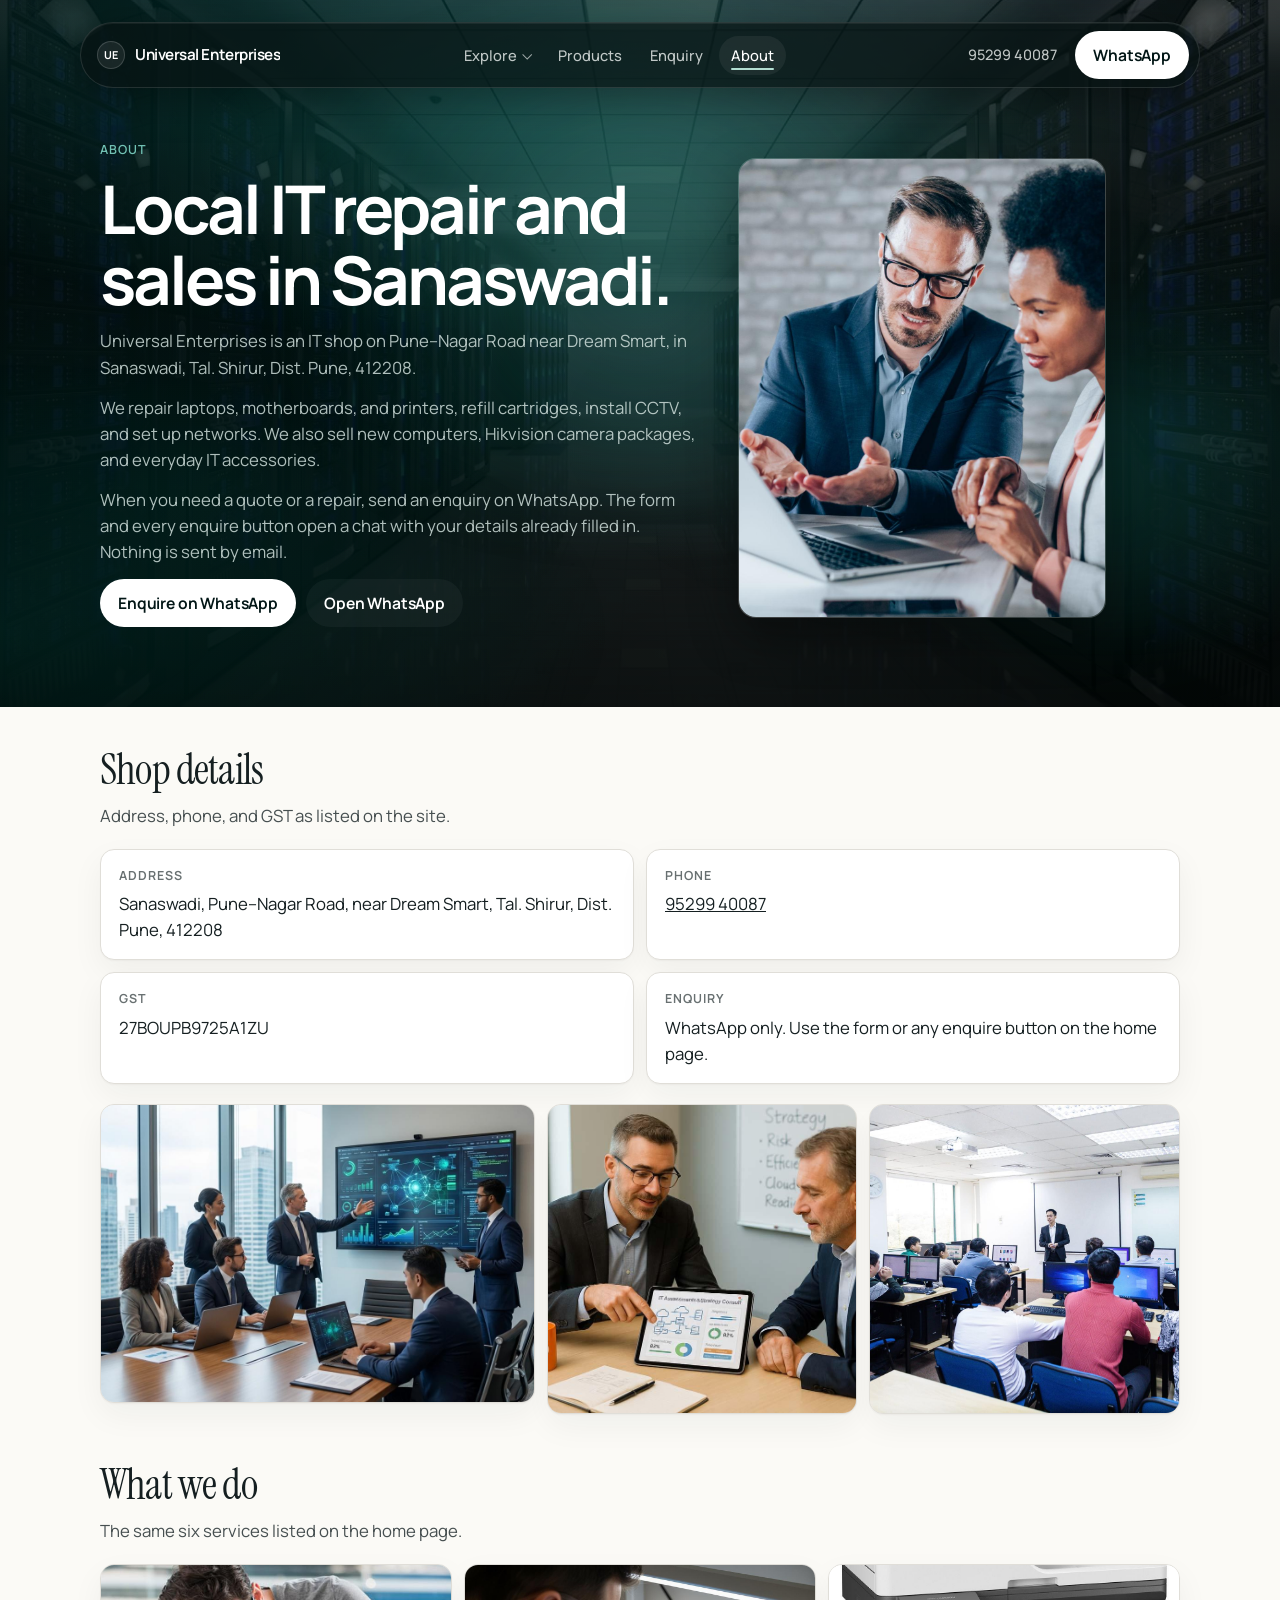
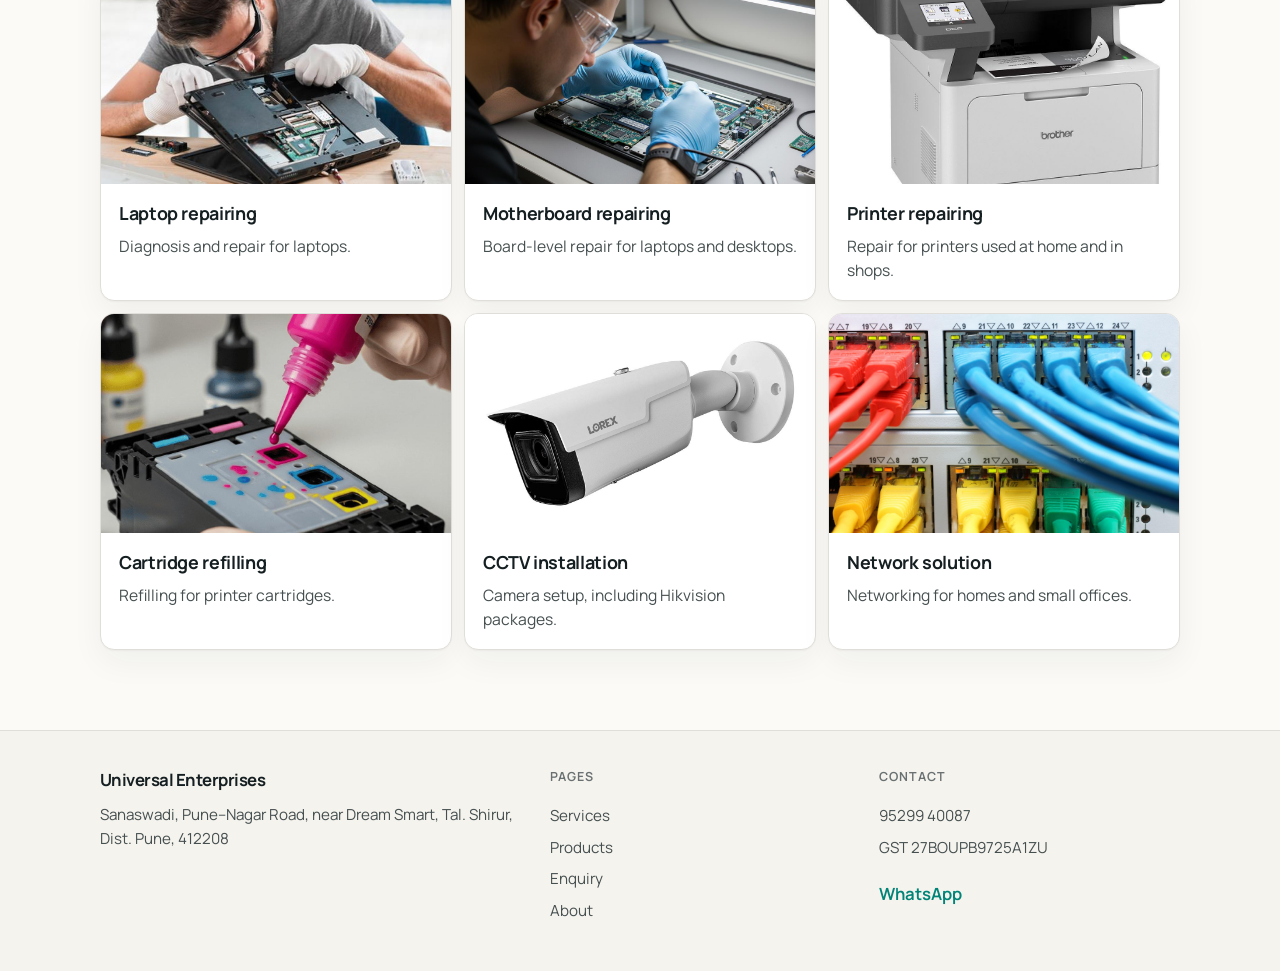
==== commit 55b094b6: "Refactor about and index pages to improve layout by wrapping content in card and list bodies. Update" ====
--- a/main/about.html
+++ b/main/about.html
@@ -135,43 +135,55 @@
           <div class="about-list-media">
             <img class="media-cover" src="img/img13.jpg" alt="Laptop being repaired on a workbench" width="640" height="400" loading="lazy" decoding="async" />
           </div>
-          <h3>Laptop repairing</h3>
-          <p>Diagnosis and repair for laptops.</p>
+          <div class="about-list-body">
+            <h3>Laptop repairing</h3>
+            <p>Diagnosis and repair for laptops.</p>
+          </div>
         </li>
         <li>
           <div class="about-list-media">
             <img class="media-cover" src="img/img16.jpg" alt="Board-level motherboard repair" width="640" height="400" loading="lazy" decoding="async" />
           </div>
-          <h3>Motherboard repairing</h3>
-          <p>Board-level repair for laptops and desktops.</p>
+          <div class="about-list-body">
+            <h3>Motherboard repairing</h3>
+            <p>Board-level repair for laptops and desktops.</p>
+          </div>
         </li>
         <li>
           <div class="about-list-media">
             <img class="media-cover" src="img/img23.jpg" alt="Office printer ready for service" width="640" height="400" loading="lazy" decoding="async" />
           </div>
-          <h3>Printer repairing</h3>
-          <p>Repair for printers used at home and in shops.</p>
-        </li>
-        <li>
-          <div class="about-list-media">
-            <img class="media-cover" src="img/img22.jpg" alt="Multifunction printer used for cartridge work" width="640" height="400" loading="lazy" decoding="async" />
-          </div>
-          <h3>Cartridge refilling</h3>
-          <p>Refilling for printer cartridges.</p>
-        </li>
-        <li>
-          <div class="about-list-media">
-            <img class="media-cover" src="img/img%2024.jpg" alt="Server and network rack for CCTV installs" width="640" height="400" loading="lazy" decoding="async" />
-          </div>
-          <h3>CCTV installation</h3>
-          <p>Camera setup, including Hikvision packages.</p>
+          <div class="about-list-body">
+            <h3>Printer repairing</h3>
+            <p>Repair for printers used at home and in shops.</p>
+          </div>
+        </li>
+        <li>
+          <div class="about-list-media">
+            <img class="media-cover" src="img/img28.jpg" alt="Technician refilling a printer ink cartridge" width="640" height="400" loading="lazy" decoding="async" />
+          </div>
+          <div class="about-list-body">
+            <h3>Cartridge refilling</h3>
+            <p>Refilling for printer cartridges.</p>
+          </div>
+        </li>
+        <li>
+          <div class="about-list-media">
+            <img class="media-cover" src="img/img25.jpg" alt="CCTV security camera ready for installation" width="640" height="400" loading="lazy" decoding="async" />
+          </div>
+          <div class="about-list-body">
+            <h3>CCTV installation</h3>
+            <p>Camera setup, including Hikvision packages.</p>
+          </div>
         </li>
         <li>
           <div class="about-list-media">
             <img class="media-cover" src="img/img7.jpg" alt="Network cabling and switch rack" width="640" height="400" loading="lazy" decoding="async" />
           </div>
-          <h3>Network solution</h3>
-          <p>Networking for homes and small offices.</p>
+          <div class="about-list-body">
+            <h3>Network solution</h3>
+            <p>Networking for homes and small offices.</p>
+          </div>
         </li>
       </ul>
     </section>
--- a/main/styles.css
+++ b/main/styles.css
@@ -1001,11 +1001,11 @@
   background: var(--paper-raised);
   border: 1px solid var(--line);
   border-radius: var(--radius);
-  padding: 0 0 16px;
+  padding: 0;
   box-shadow: var(--shadow);
   display: flex;
   flex-direction: column;
-  align-items: flex-start;
+  align-items: stretch;
   min-height: 100%;
   overflow: hidden;
   transition:
@@ -1025,7 +1025,7 @@
   aspect-ratio: 16 / 10;
   overflow: hidden;
   background: var(--paper-sunken);
-  margin-bottom: 4px;
+  flex-shrink: 0;
 }
 
 .card-media .media-cover {
@@ -1036,17 +1036,32 @@
   transform: scale(1.05);
 }
 
-.card .index,
-.card h3,
-.card p,
-.card .text-link {
-  margin-left: 18px;
-  margin-right: 18px;
-}
-
-.card .index { margin-top: 14px; }
-
-.card .text-link { margin-bottom: 2px; }
+.card-body {
+  display: flex;
+  flex-direction: column;
+  align-items: flex-start;
+  flex: 1;
+  padding: 16px 18px 18px;
+  width: 100%;
+  box-sizing: border-box;
+}
+
+.card-body .index {
+  margin: 0 0 8px;
+}
+
+.card-body h3 {
+  margin: 0 0 6px;
+}
+
+.card-body p {
+  margin: 0;
+}
+
+.card-body .text-link {
+  margin-top: auto;
+  padding-top: 14px;
+}
 
 .index {
   margin: 0;
@@ -1064,12 +1079,22 @@
   font-weight: 700;
 }
 
+.card-body h3,
+.about-list-body h3 {
+  margin: 0 0 6px;
+}
+
 .card p,
 .products p,
 .about-list p {
   margin: 0;
   color: var(--ink-soft);
   font-size: 0.98rem;
+}
+
+.card-body p,
+.about-list-body p {
+  margin: 0;
 }
 
 .products {
@@ -1438,9 +1463,11 @@
   background: var(--paper-raised);
   border: 1px solid var(--line);
   border-radius: var(--radius);
-  padding: 0 0 16px;
+  padding: 0;
   box-shadow: var(--shadow);
   overflow: hidden;
+  display: flex;
+  flex-direction: column;
   transition:
     transform var(--motion-fast) var(--ease),
     border-color var(--motion-fast) var(--ease),
@@ -1458,7 +1485,7 @@
   aspect-ratio: 16 / 10;
   overflow: hidden;
   background: var(--paper-sunken);
-  margin-bottom: 4px;
+  flex-shrink: 0;
 }
 
 .about-list-media .media-cover {
@@ -1469,13 +1496,19 @@
   transform: scale(1.05);
 }
 
-.about-list h3,
-.about-list p {
-  margin-left: 18px;
-  margin-right: 18px;
-}
-
-.about-list h3 { margin-top: 12px; }
+.about-list-body {
+  padding: 16px 18px 18px;
+  width: 100%;
+  box-sizing: border-box;
+}
+
+.about-list-body h3 {
+  margin: 0 0 6px;
+}
+
+.about-list-body p {
+  margin: 0;
+}
 
 .gallery {
   display: grid;
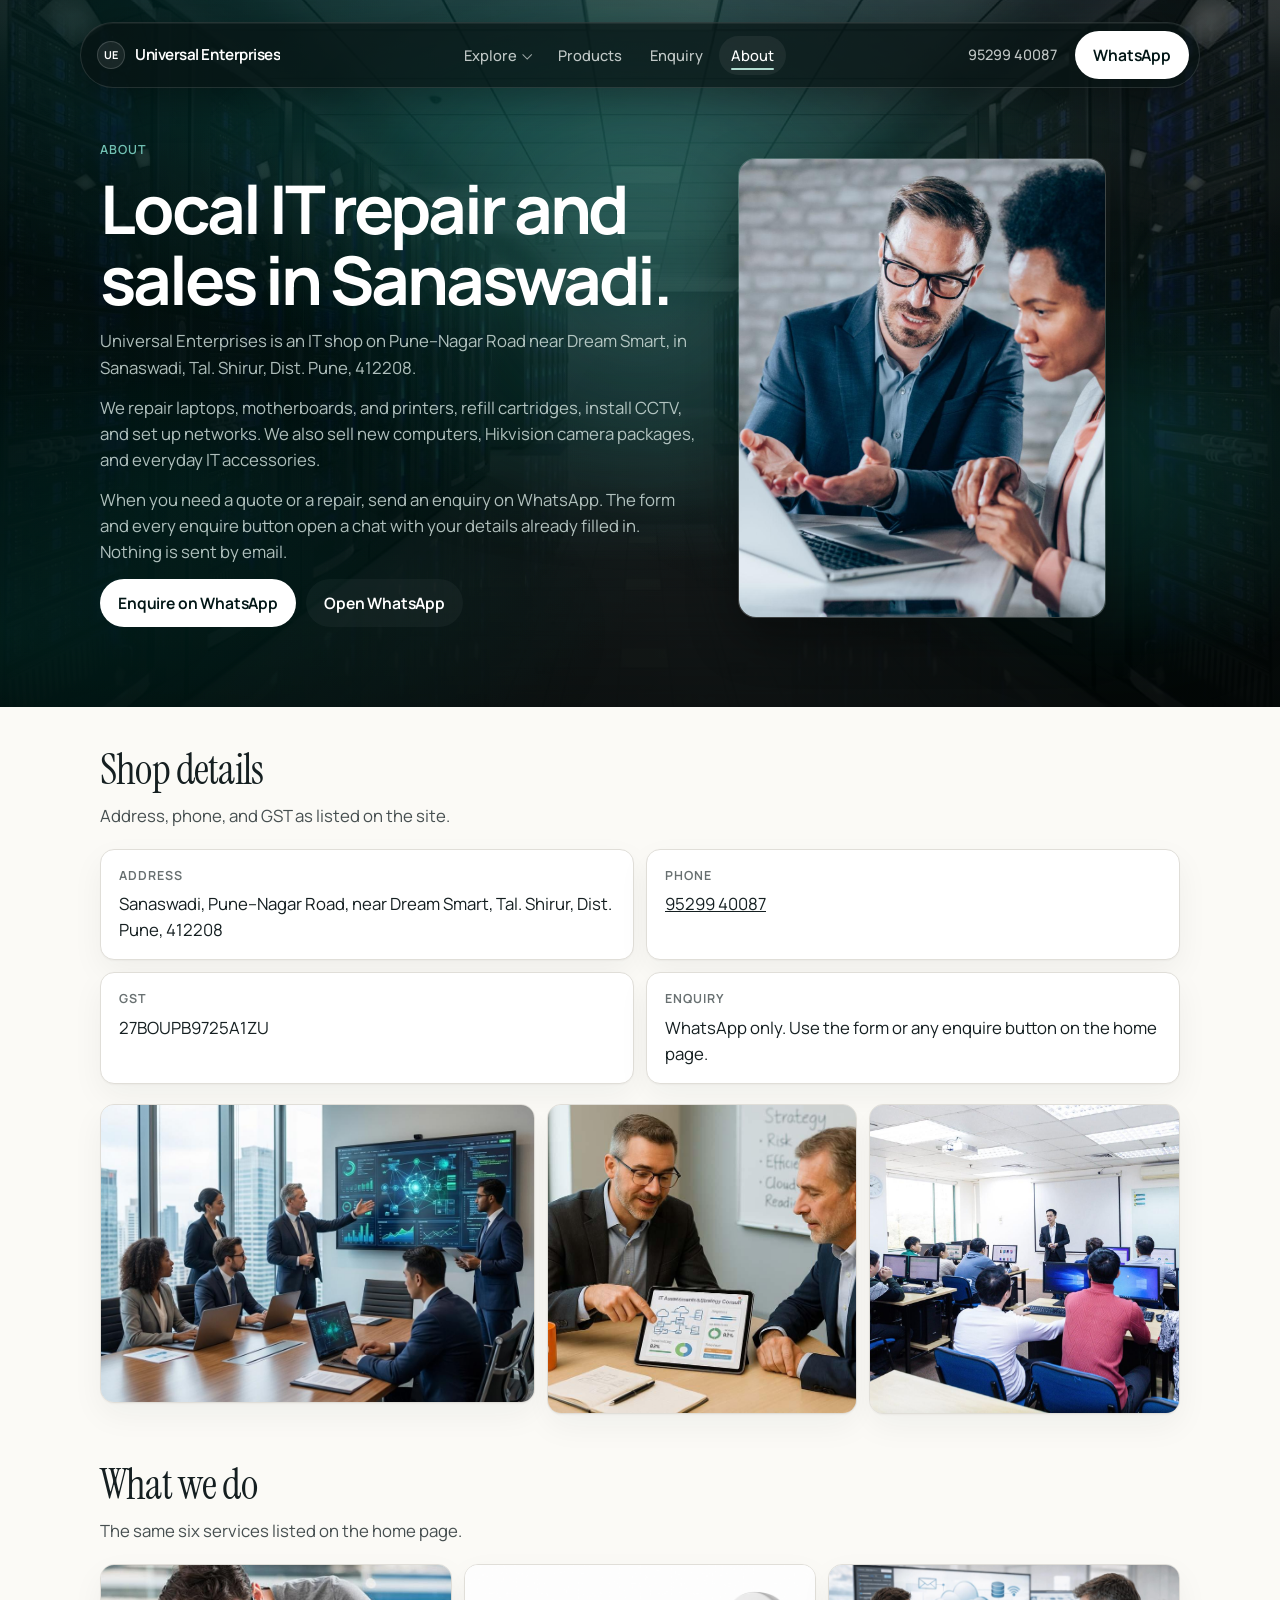
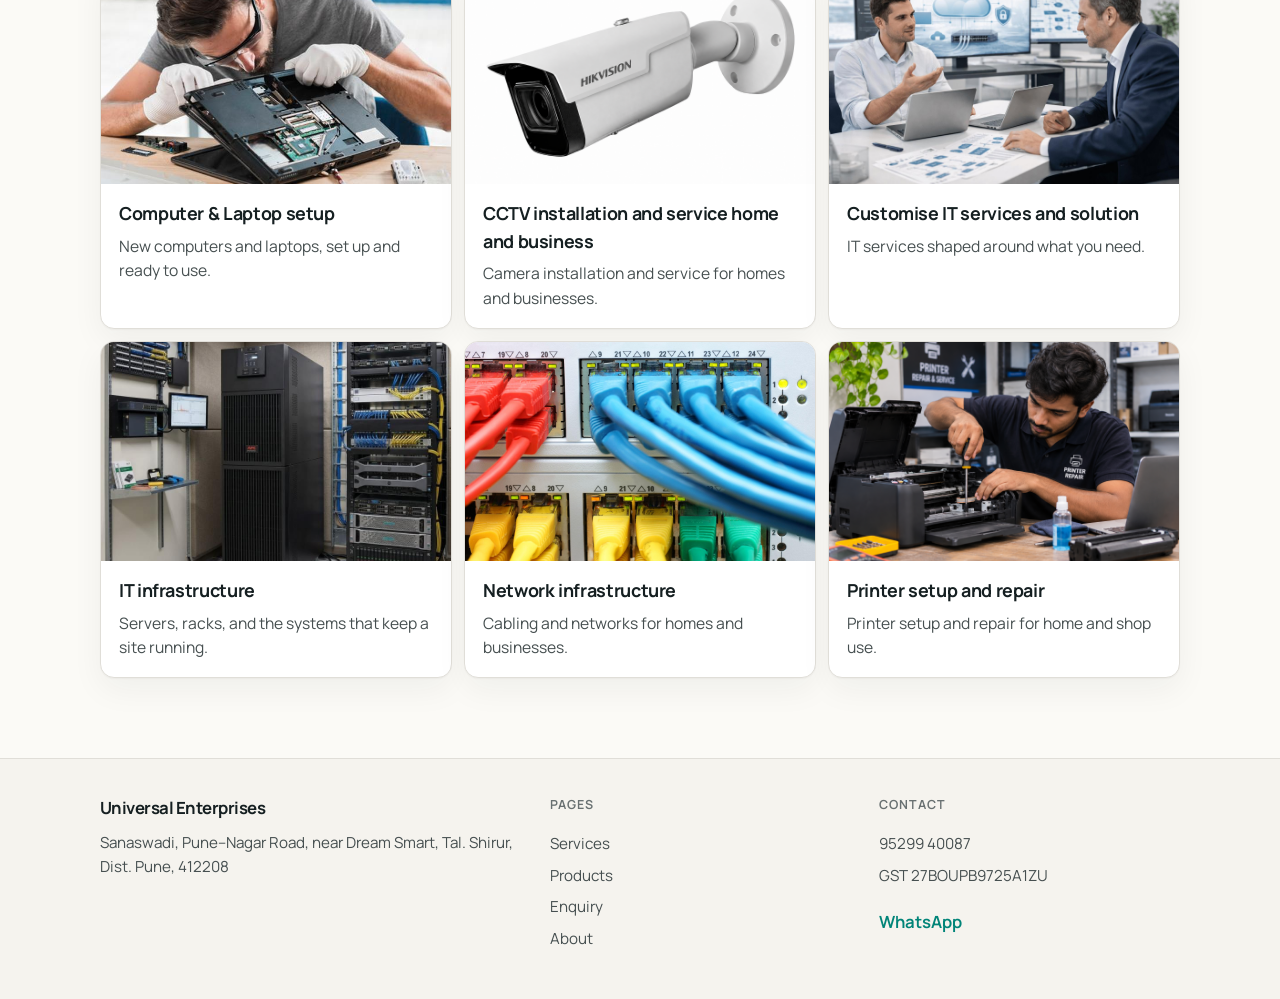
==== commit 8dd9f647: "Revise service descriptions and update images in about and index pages for clarity and accuracy. Enh" ====
--- a/main/about.html
+++ b/main/about.html
@@ -133,47 +133,38 @@
       <ul class="about-list">
         <li>
           <div class="about-list-media">
-            <img class="media-cover" src="img/img13.jpg" alt="Laptop being repaired on a workbench" width="640" height="400" loading="lazy" decoding="async" />
-          </div>
-          <div class="about-list-body">
-            <h3>Laptop repairing</h3>
-            <p>Diagnosis and repair for laptops.</p>
-          </div>
-        </li>
-        <li>
-          <div class="about-list-media">
-            <img class="media-cover" src="img/img16.jpg" alt="Board-level motherboard repair" width="640" height="400" loading="lazy" decoding="async" />
-          </div>
-          <div class="about-list-body">
-            <h3>Motherboard repairing</h3>
-            <p>Board-level repair for laptops and desktops.</p>
-          </div>
-        </li>
-        <li>
-          <div class="about-list-media">
-            <img class="media-cover" src="img/img23.jpg" alt="Office printer ready for service" width="640" height="400" loading="lazy" decoding="async" />
-          </div>
-          <div class="about-list-body">
-            <h3>Printer repairing</h3>
-            <p>Repair for printers used at home and in shops.</p>
-          </div>
-        </li>
-        <li>
-          <div class="about-list-media">
-            <img class="media-cover" src="img/img28.jpg" alt="Technician refilling a printer ink cartridge" width="640" height="400" loading="lazy" decoding="async" />
-          </div>
-          <div class="about-list-body">
-            <h3>Cartridge refilling</h3>
-            <p>Refilling for printer cartridges.</p>
-          </div>
-        </li>
-        <li>
-          <div class="about-list-media">
-            <img class="media-cover" src="img/img25.jpg" alt="CCTV security camera ready for installation" width="640" height="400" loading="lazy" decoding="async" />
-          </div>
-          <div class="about-list-body">
-            <h3>CCTV installation</h3>
-            <p>Camera setup, including Hikvision packages.</p>
+            <img class="media-cover" src="img/img13.jpg" alt="Laptop being set up on a workbench" width="640" height="400" loading="lazy" decoding="async" />
+          </div>
+          <div class="about-list-body">
+            <h3>Computer &amp; Laptop setup</h3>
+            <p>New computers and laptops, set up and ready to use.</p>
+          </div>
+        </li>
+        <li>
+          <div class="about-list-media">
+            <img class="media-cover" src="img/img40.png" alt="Hikvision CCTV camera" width="640" height="400" loading="lazy" decoding="async" />
+          </div>
+          <div class="about-list-body">
+            <h3>CCTV installation and service home and business</h3>
+            <p>Camera installation and service for homes and businesses.</p>
+          </div>
+        </li>
+        <li>
+          <div class="about-list-media">
+            <img class="media-cover" src="img/img18.jpg" alt="IT consultation for a custom solution" width="640" height="400" loading="lazy" decoding="async" />
+          </div>
+          <div class="about-list-body">
+            <h3>Customise IT services and solution</h3>
+            <p>IT services shaped around what you need.</p>
+          </div>
+        </li>
+        <li>
+          <div class="about-list-media">
+            <img class="media-cover" src="img/img%2024.jpg" alt="Server and rack infrastructure" width="640" height="400" loading="lazy" decoding="async" />
+          </div>
+          <div class="about-list-body">
+            <h3>IT infrastructure</h3>
+            <p>Servers, racks, and the systems that keep a site running.</p>
           </div>
         </li>
         <li>
@@ -181,8 +172,17 @@
             <img class="media-cover" src="img/img7.jpg" alt="Network cabling and switch rack" width="640" height="400" loading="lazy" decoding="async" />
           </div>
           <div class="about-list-body">
-            <h3>Network solution</h3>
-            <p>Networking for homes and small offices.</p>
+            <h3>Network infrastructure</h3>
+            <p>Cabling and networks for homes and businesses.</p>
+          </div>
+        </li>
+        <li>
+          <div class="about-list-media">
+            <img class="media-cover" src="img/img50.png" alt="Technician repairing an open printer" width="640" height="400" loading="lazy" decoding="async" />
+          </div>
+          <div class="about-list-body">
+            <h3>Printer setup and repair</h3>
+            <p>Printer setup and repair for home and shop use.</p>
           </div>
         </li>
       </ul>
--- a/main/styles.css
+++ b/main/styles.css
@@ -140,11 +140,15 @@
   color: #f4f7f6;
   overflow: hidden;
   background: #020908;
+  display: flex;
+  flex-direction: column;
+  justify-content: center;
 }
 
 .stage-compact {
   min-height: auto;
   padding-bottom: 56px;
+  justify-content: flex-start;
 }
 
 .stage-bg {
@@ -819,9 +823,10 @@
 .hero {
   width: min(var(--max), 100%);
   margin: 0 auto;
-  padding: 28px 0 12px;
+  padding: 12px 0;
   display: grid;
   gap: 28px;
+  align-items: center;
 }
 
 .hero-copy { max-width: 40rem; }
@@ -1522,6 +1527,7 @@
 }
 
 .gallery-item {
+  position: relative;
   margin: 0;
   border-radius: var(--radius);
   overflow: hidden;
@@ -1540,11 +1546,21 @@
 }
 
 .gallery-item .media-cover {
-  transition: transform 700ms var(--ease);
+  transition:
+    opacity 420ms var(--ease),
+    transform 700ms var(--ease);
+}
+
+.gallery-item .media-cover.is-fading {
+  opacity: 0;
 }
 
 .gallery-item:hover .media-cover {
   transform: scale(1.05);
+}
+
+.gallery-item:hover .media-cover.is-fading {
+  transform: none;
 }
 
 .gallery-wide {
@@ -1689,12 +1705,12 @@
   }
 
   .hero {
-    padding-top: 36px;
+    padding-top: 0;
     max-width: none;
     display: grid;
     grid-template-columns: 1.2fr 0.95fr;
     gap: 40px;
-    align-items: end;
+    align-items: center;
   }
 
   .hero-copy { max-width: 38rem; }
@@ -1818,6 +1834,7 @@
   .hero-frame:hover .media-cover,
   .about-hero-frame:hover .media-cover {
     transform: none;
+    opacity: 1 !important;
     transition: none !important;
   }
 }
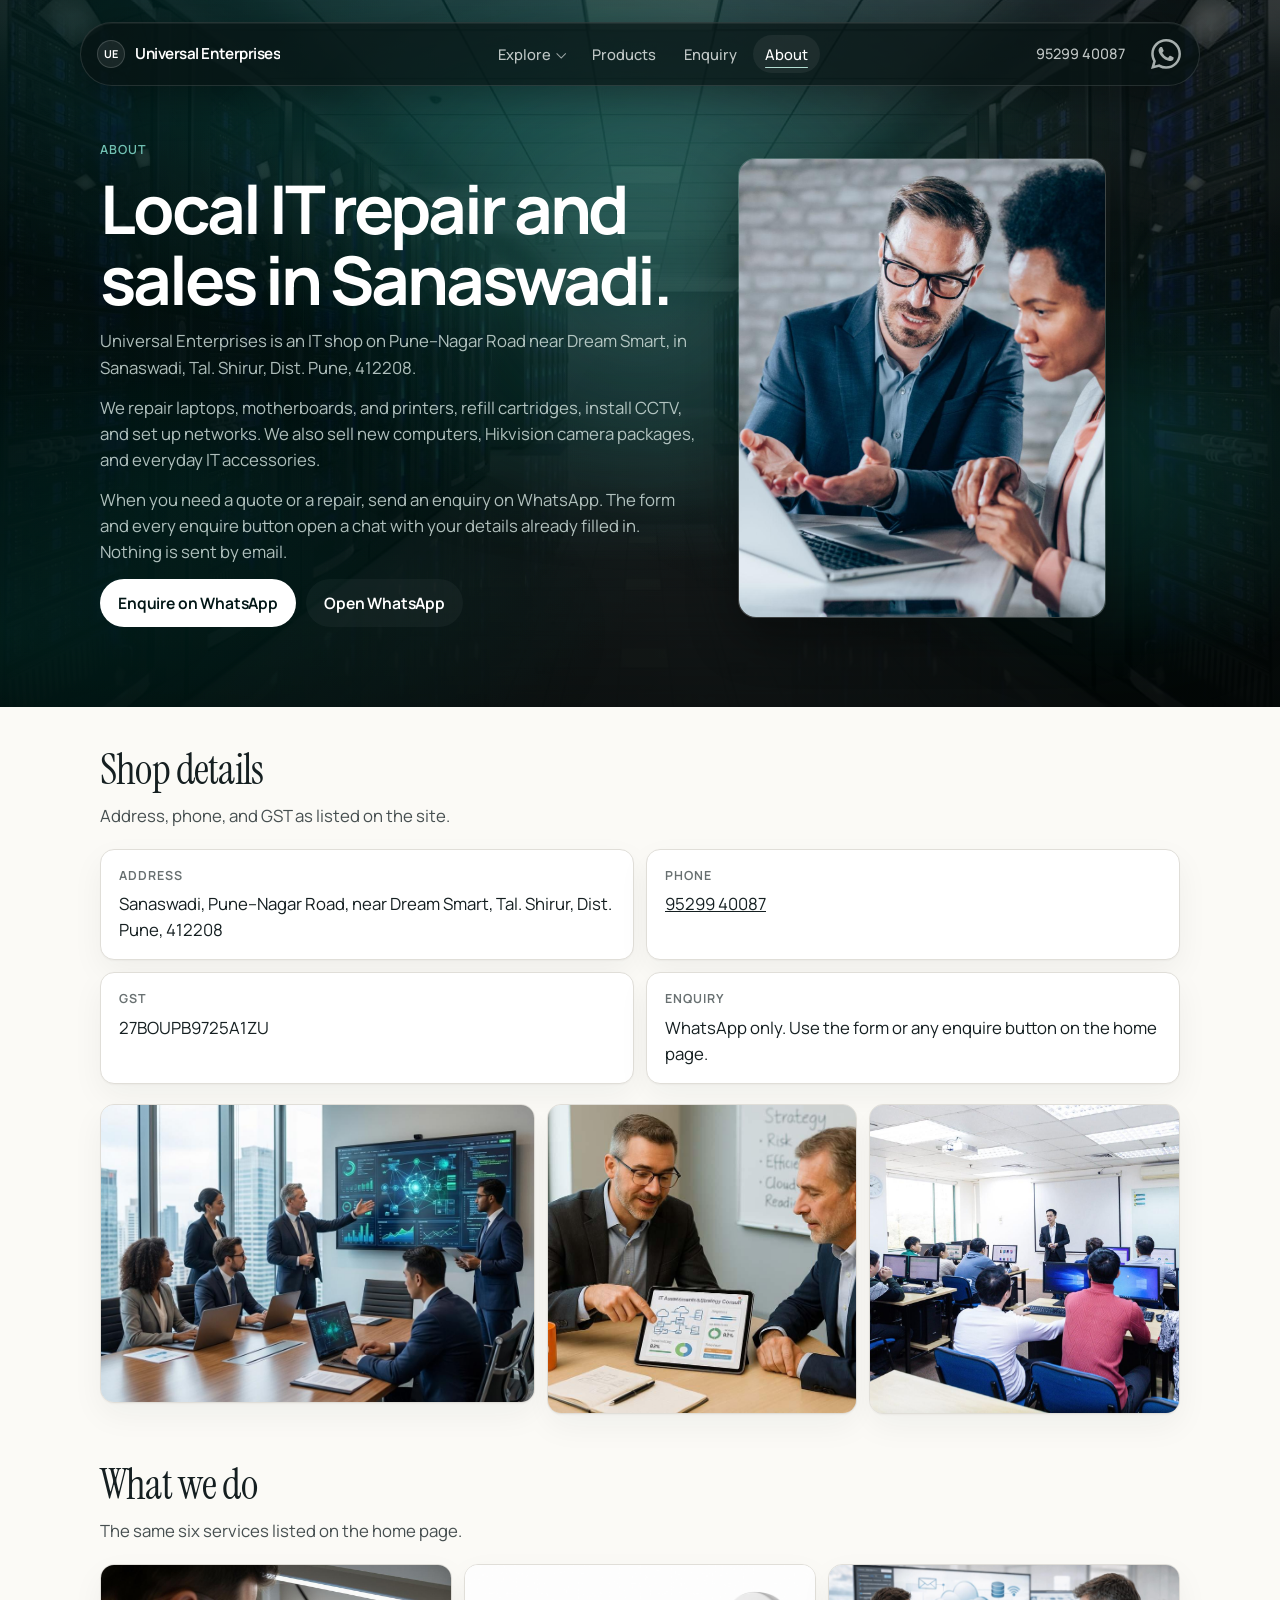
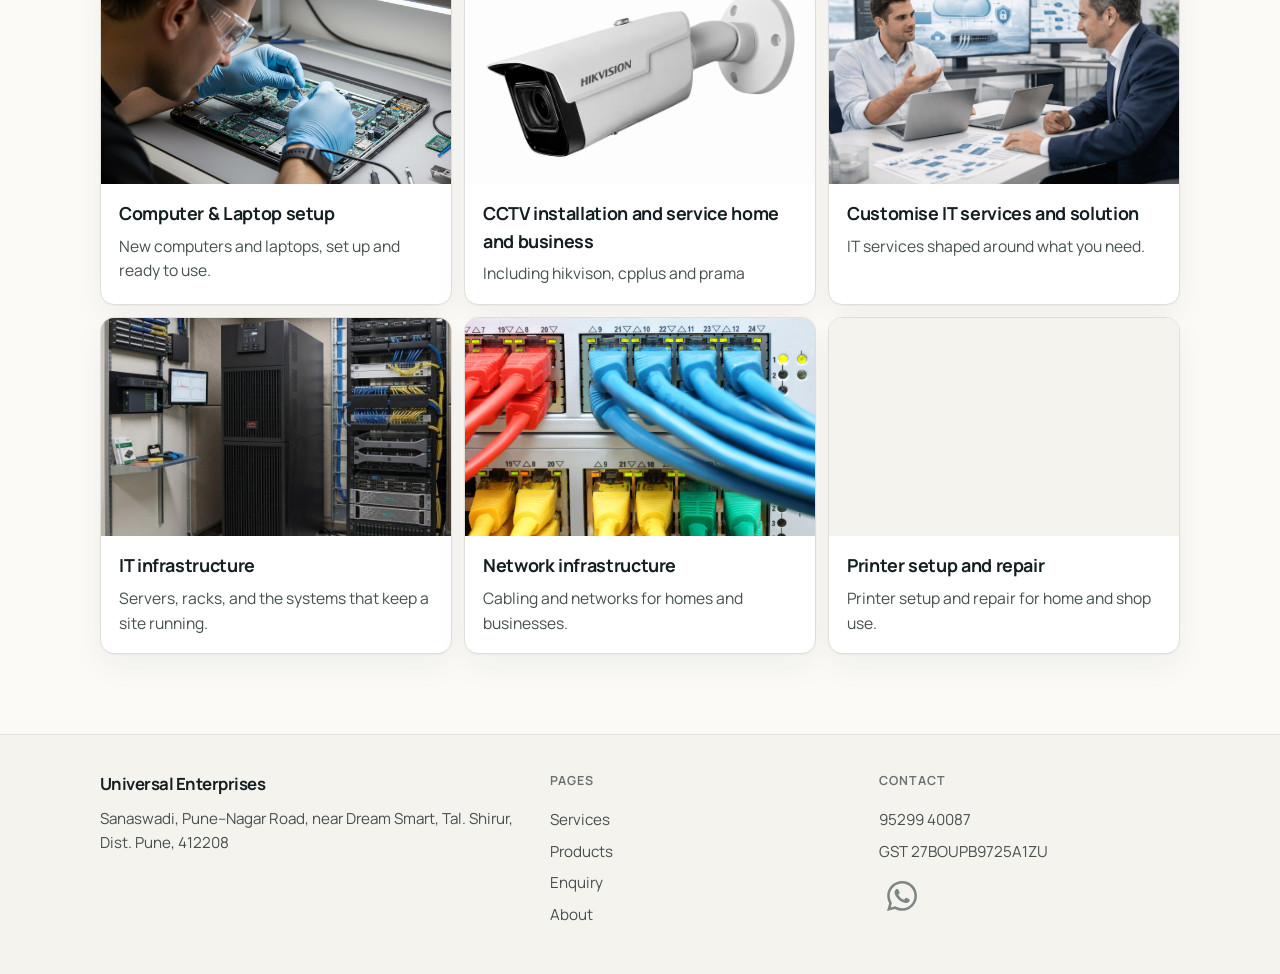
==== commit 528ed4f3: "Camera installation and service for homes and businesses." ====
--- a/main/about.html
+++ b/main/about.html
@@ -40,7 +40,11 @@
 
       <div class="header-actions">
         <a class="header-phone" href="tel:+919529940087">95299 40087</a>
-        <button type="button" class="btn btn-nav" data-wa="general">WhatsApp</button>
+        <button type="button" class="btn btn-nav btn-wa-mark" data-wa="general" aria-label="WhatsApp">
+          <svg viewBox="0 0 24 24" aria-hidden="true" focusable="false">
+            <path fill="currentColor" d="M20.52 3.48A11.86 11.86 0 0 0 12.06 0C5.5 0 .16 5.33.16 11.89c0 2.1.55 4.15 1.6 5.96L0 24l6.3-1.65a11.9 11.9 0 0 0 5.76 1.47h.01c6.56 0 11.9-5.34 11.9-11.9 0-3.18-1.24-6.16-3.45-8.44zM12.07 21.8h-.01a9.87 9.87 0 0 1-5.03-1.38l-.36-.21-3.74.98 1-3.64-.23-.37a9.86 9.86 0 0 1-1.51-5.26c0-5.45 4.44-9.89 9.9-9.89 2.64 0 5.12 1.03 6.99 2.9a9.82 9.82 0 0 1 2.89 6.99c0 5.45-4.44 9.88-9.9 9.88zm5.42-7.4c-.3-.15-1.76-.87-2.03-.97-.27-.1-.47-.15-.67.15-.2.3-.77.97-.94 1.16-.17.2-.35.22-.64.07-.3-.15-1.25-.46-2.38-1.47-.88-.78-1.47-1.75-1.64-2.05-.17-.3-.02-.46.13-.61.13-.13.3-.35.45-.52.15-.17.2-.3.3-.5.1-.2.05-.37-.02-.52-.08-.15-.67-1.61-.92-2.2-.24-.58-.49-.5-.67-.51h-.57c-.2 0-.52.07-.8.37-.27.3-1.04 1.02-1.04 2.48s1.07 2.88 1.22 3.08c.15.2 2.1 3.2 5.08 4.49.71.31 1.26.49 1.69.63.71.23 1.36.2 1.87.12.57-.08 1.76-.72 2.01-1.41.25-.7.25-1.29.17-1.41-.07-.13-.27-.2-.57-.35z"/>
+          </svg>
+        </button>
       </div>
 
       <button type="button" class="nav-toggle" aria-expanded="false" aria-controls="mobile-nav" aria-label="Open menu">
@@ -54,7 +58,11 @@
       <a href="index.html#enquiry">Enquiry</a>
       <a href="about.html" aria-current="page">About</a>
       <a href="tel:+919529940087">95299 40087</a>
-      <button type="button" class="btn btn-nav" data-wa="general">WhatsApp</button>
+      <button type="button" class="btn btn-nav btn-wa-mark" data-wa="general" aria-label="WhatsApp">
+          <svg viewBox="0 0 24 24" aria-hidden="true" focusable="false">
+            <path fill="currentColor" d="M20.52 3.48A11.86 11.86 0 0 0 12.06 0C5.5 0 .16 5.33.16 11.89c0 2.1.55 4.15 1.6 5.96L0 24l6.3-1.65a11.9 11.9 0 0 0 5.76 1.47h.01c6.56 0 11.9-5.34 11.9-11.9 0-3.18-1.24-6.16-3.45-8.44zM12.07 21.8h-.01a9.87 9.87 0 0 1-5.03-1.38l-.36-.21-3.74.98 1-3.64-.23-.37a9.86 9.86 0 0 1-1.51-5.26c0-5.45 4.44-9.89 9.9-9.89 2.64 0 5.12 1.03 6.99 2.9a9.82 9.82 0 0 1 2.89 6.99c0 5.45-4.44 9.88-9.9 9.88zm5.42-7.4c-.3-.15-1.76-.87-2.03-.97-.27-.1-.47-.15-.67.15-.2.3-.77.97-.94 1.16-.17.2-.35.22-.64.07-.3-.15-1.25-.46-2.38-1.47-.88-.78-1.47-1.75-1.64-2.05-.17-.3-.02-.46.13-.61.13-.13.3-.35.45-.52.15-.17.2-.3.3-.5.1-.2.05-.37-.02-.52-.08-.15-.67-1.61-.92-2.2-.24-.58-.49-.5-.67-.51h-.57c-.2 0-.52.07-.8.37-.27.3-1.04 1.02-1.04 2.48s1.07 2.88 1.22 3.08c.15.2 2.1 3.2 5.08 4.49.71.31 1.26.49 1.69.63.71.23 1.36.2 1.87.12.57-.08 1.76-.72 2.01-1.41.25-.7.25-1.29.17-1.41-.07-.13-.27-.2-.57-.35z"/>
+          </svg>
+        </button>
     </div>
   </header>
 
@@ -133,7 +141,7 @@
       <ul class="about-list">
         <li>
           <div class="about-list-media">
-            <img class="media-cover" src="img/img13.jpg" alt="Laptop being set up on a workbench" width="640" height="400" loading="lazy" decoding="async" />
+            <img class="media-cover" src="img/img16.jpg" alt="Technician working on a laptop board" width="640" height="400" loading="lazy" decoding="async" />
           </div>
           <div class="about-list-body">
             <h3>Computer &amp; Laptop setup</h3>
@@ -146,7 +154,7 @@
           </div>
           <div class="about-list-body">
             <h3>CCTV installation and service home and business</h3>
-            <p>Camera installation and service for homes and businesses.</p>
+            <p>Including hikvison, cpplus and prama</p>
           </div>
         </li>
         <li>
@@ -206,7 +214,11 @@
         <h3>Contact</h3>
         <a href="tel:+919529940087">95299 40087</a>
         <p>GST 27BOUPB9725A1ZU</p>
-        <button type="button" class="text-link" data-wa="general">WhatsApp</button>
+        <button type="button" class="btn btn-wa-mark footer-wa" data-wa="general" aria-label="WhatsApp">
+          <svg viewBox="0 0 24 24" aria-hidden="true" focusable="false">
+            <path fill="currentColor" d="M20.52 3.48A11.86 11.86 0 0 0 12.06 0C5.5 0 .16 5.33.16 11.89c0 2.1.55 4.15 1.6 5.96L0 24l6.3-1.65a11.9 11.9 0 0 0 5.76 1.47h.01c6.56 0 11.9-5.34 11.9-11.9 0-3.18-1.24-6.16-3.45-8.44zM12.07 21.8h-.01a9.87 9.87 0 0 1-5.03-1.38l-.36-.21-3.74.98 1-3.64-.23-.37a9.86 9.86 0 0 1-1.51-5.26c0-5.45 4.44-9.89 9.9-9.89 2.64 0 5.12 1.03 6.99 2.9a9.82 9.82 0 0 1 2.89 6.99c0 5.45-4.44 9.88-9.9 9.88zm5.42-7.4c-.3-.15-1.76-.87-2.03-.97-.27-.1-.47-.15-.67.15-.2.3-.77.97-.94 1.16-.17.2-.35.22-.64.07-.3-.15-1.25-.46-2.38-1.47-.88-.78-1.47-1.75-1.64-2.05-.17-.3-.02-.46.13-.61.13-.13.3-.35.45-.52.15-.17.2-.3.3-.5.1-.2.05-.37-.02-.52-.08-.15-.67-1.61-.92-2.2-.24-.58-.49-.5-.67-.51h-.57c-.2 0-.52.07-.8.37-.27.3-1.04 1.02-1.04 2.48s1.07 2.88 1.22 3.08c.15.2 2.1 3.2 5.08 4.49.71.31 1.26.49 1.69.63.71.23 1.36.2 1.87.12.57-.08 1.76-.72 2.01-1.41.25-.7.25-1.29.17-1.41-.07-.13-.27-.2-.57-.35z"/>
+          </svg>
+        </button>
       </div>
     </div>
   </footer>
--- a/main/styles.css
+++ b/main/styles.css
@@ -1302,6 +1302,76 @@
   transform: scale(0.98);
 }
 
+.btn-wa-mark {
+  --wa-green: #25d366;
+  width: 46px;
+  height: 46px;
+  padding: 0;
+  border: 0;
+  border-radius: 50%;
+  background: transparent;
+  color: #a7afae;
+  box-shadow: none;
+  flex-shrink: 0;
+  transition:
+    color 240ms var(--ease),
+    background 240ms var(--ease),
+    transform 240ms var(--ease),
+    box-shadow 240ms var(--ease);
+}
+
+.btn-wa-mark svg {
+  width: 30px;
+  height: 30px;
+  display: block;
+}
+
+.btn.btn-wa-mark:hover,
+.btn-wa-mark:hover {
+  background: transparent;
+  color: var(--wa-green);
+  transform: translateY(-1px) scale(1.08);
+  box-shadow: 0 8px 18px rgba(37, 211, 102, 0.22);
+}
+
+.btn.btn-wa-mark:active,
+.btn-wa-mark:active {
+  background: transparent;
+  color: var(--wa-green);
+  transform: scale(0.96);
+  box-shadow: none;
+}
+
+.mobile-nav .btn.btn-wa-mark {
+  width: 52px;
+  height: 52px;
+  margin: 8px auto 0;
+  padding: 0;
+  color: #a7afae;
+  justify-self: center;
+}
+
+.mobile-nav .btn.btn-wa-mark svg {
+  width: 34px;
+  height: 34px;
+}
+
+.mobile-nav .btn.btn-wa-mark:hover {
+  background: transparent;
+  color: #25d366;
+}
+
+.footer-wa {
+  justify-self: start;
+  margin-top: 2px;
+  color: #7d8685;
+}
+
+.btn.footer-wa:hover,
+.footer-wa:hover {
+  color: var(--wa-green, #25d366);
+}
+
 .btn-solid {
   background: var(--night);
   color: #fff;
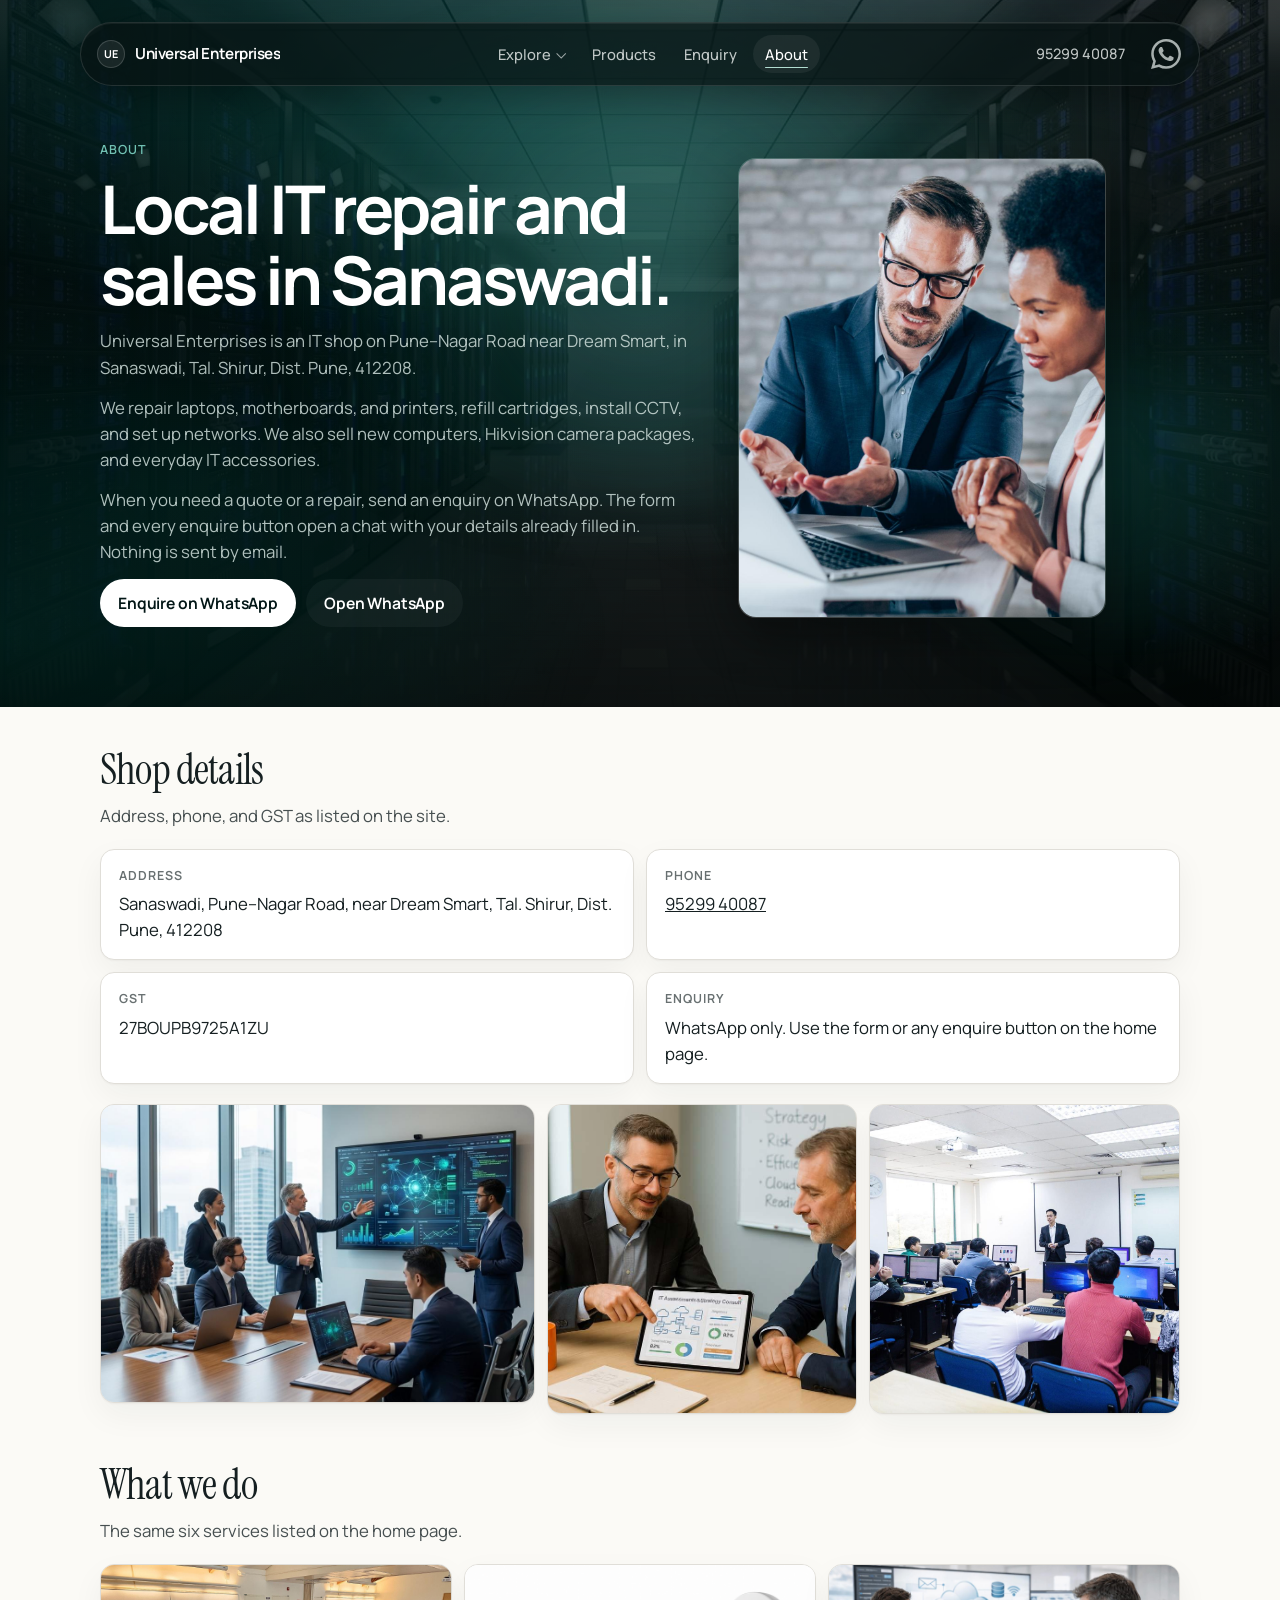
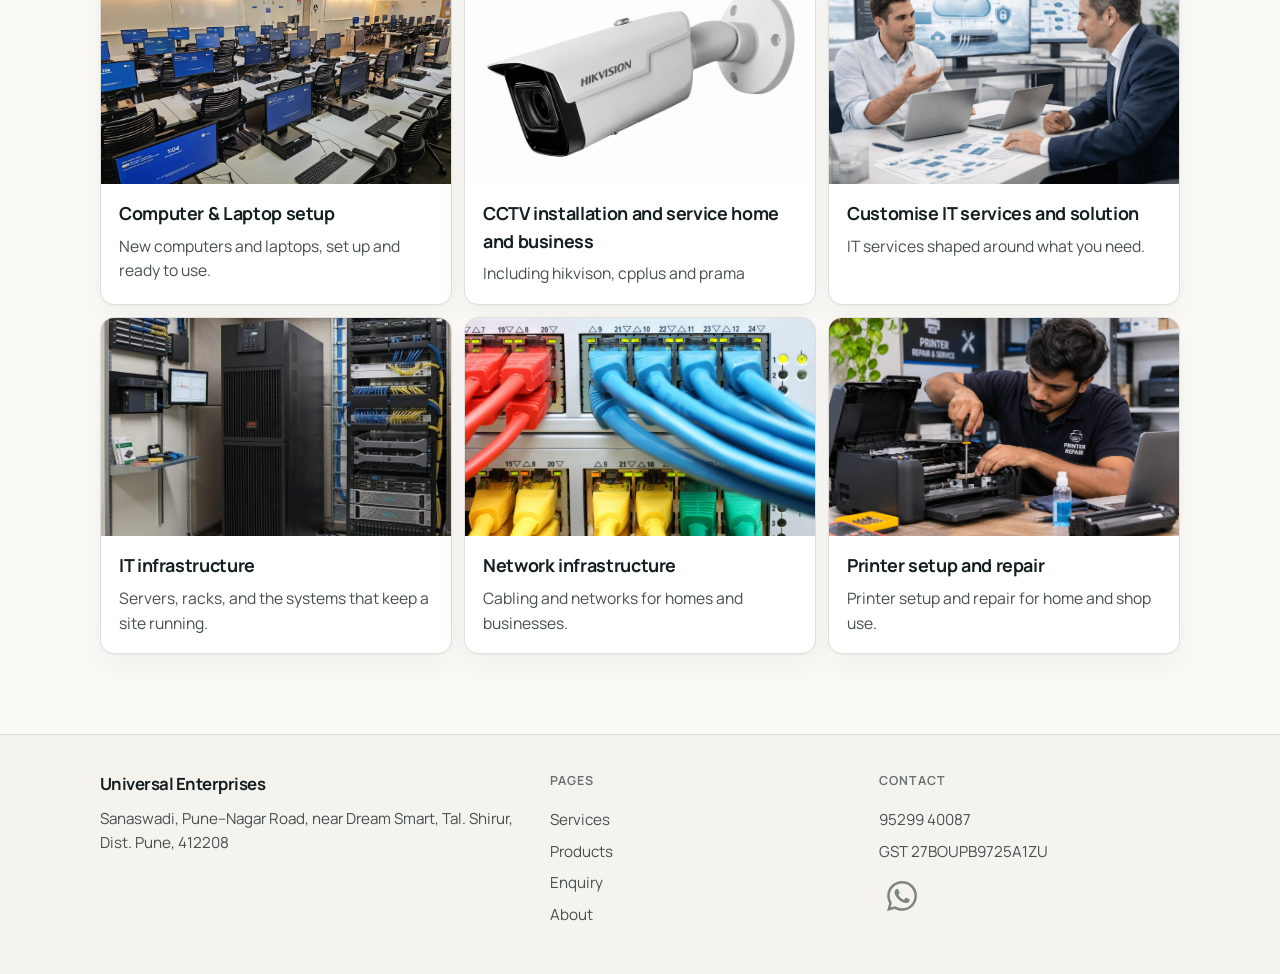
==== commit 3d2fa495: "Update images in about and index pages for improved service representation and consistency." ====
--- a/main/about.html
+++ b/main/about.html
@@ -141,7 +141,7 @@
       <ul class="about-list">
         <li>
           <div class="about-list-media">
-            <img class="media-cover" src="img/img16.jpg" alt="Technician working on a laptop board" width="640" height="400" loading="lazy" decoding="async" />
+            <img class="media-cover" src="img/img11.jpg" alt="Rows of desktop computers set up in a lab" width="640" height="400" loading="lazy" decoding="async" />
           </div>
           <div class="about-list-body">
             <h3>Computer &amp; Laptop setup</h3>
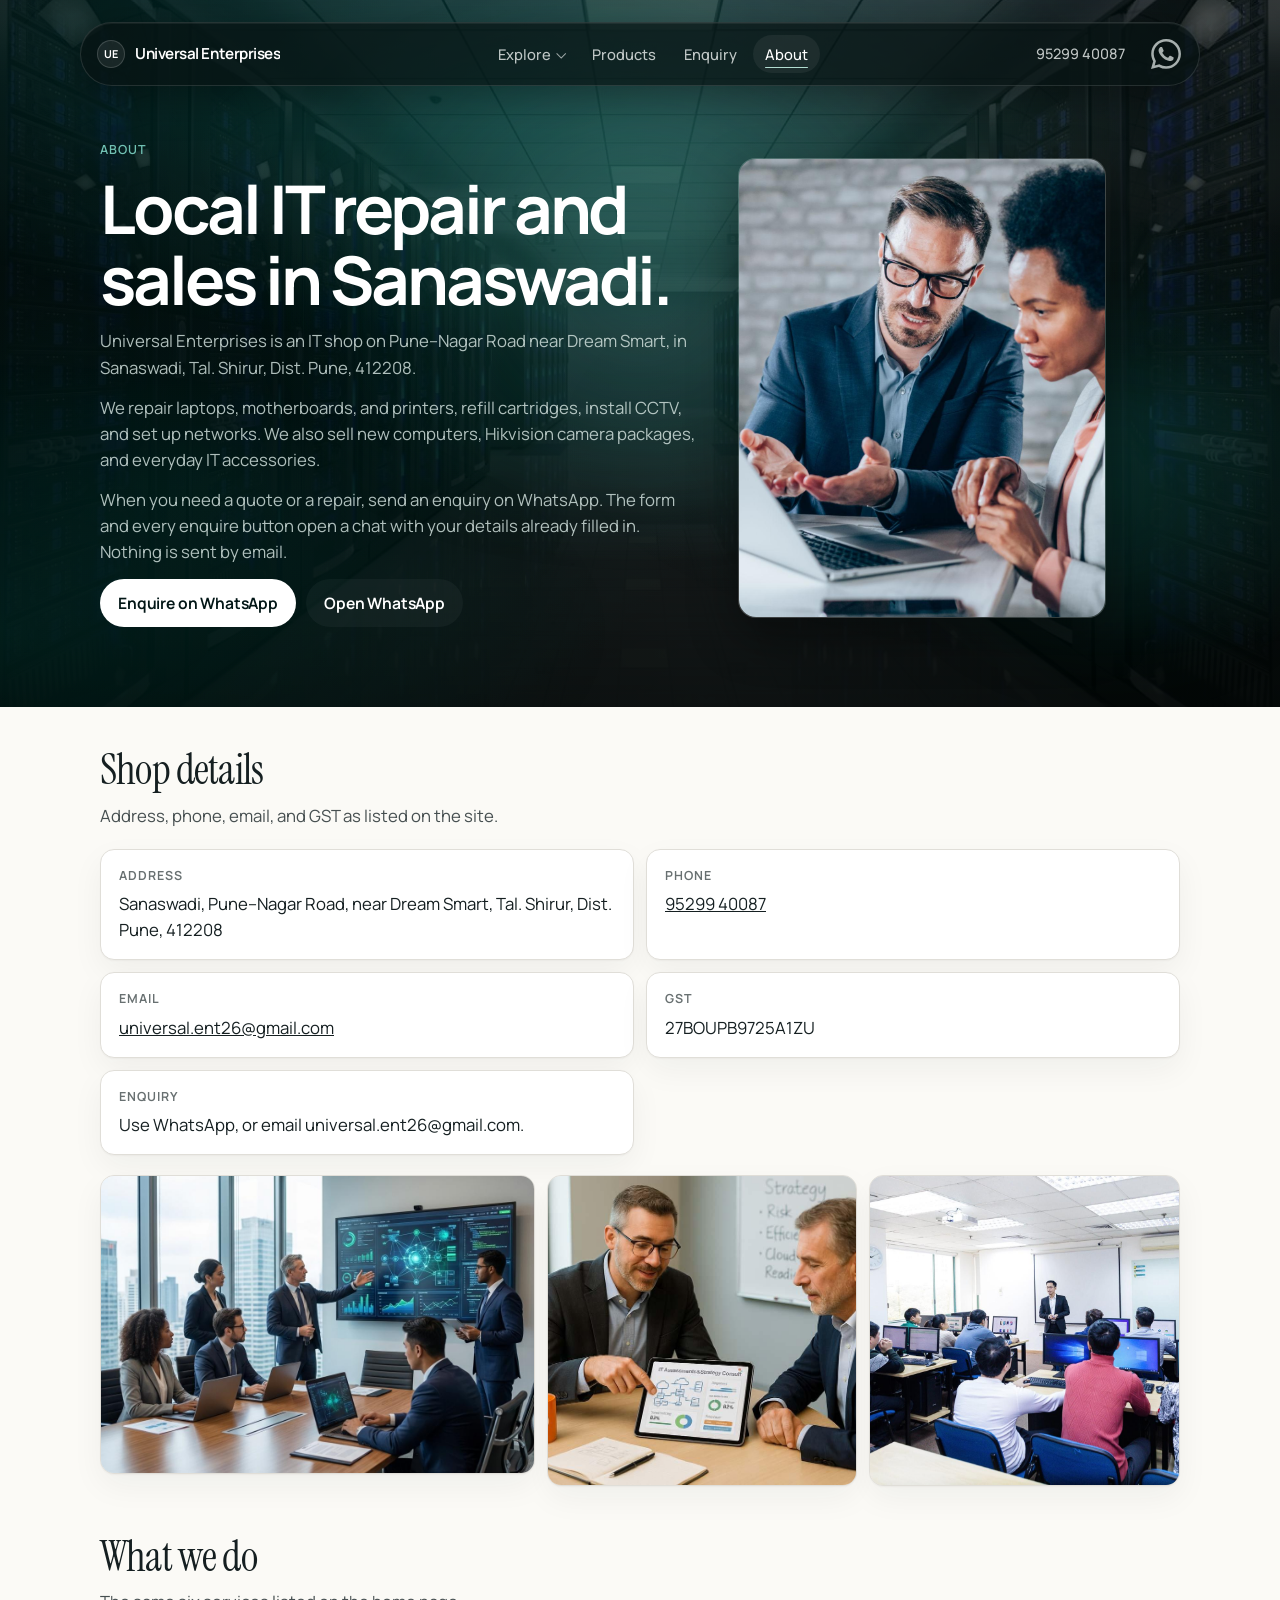
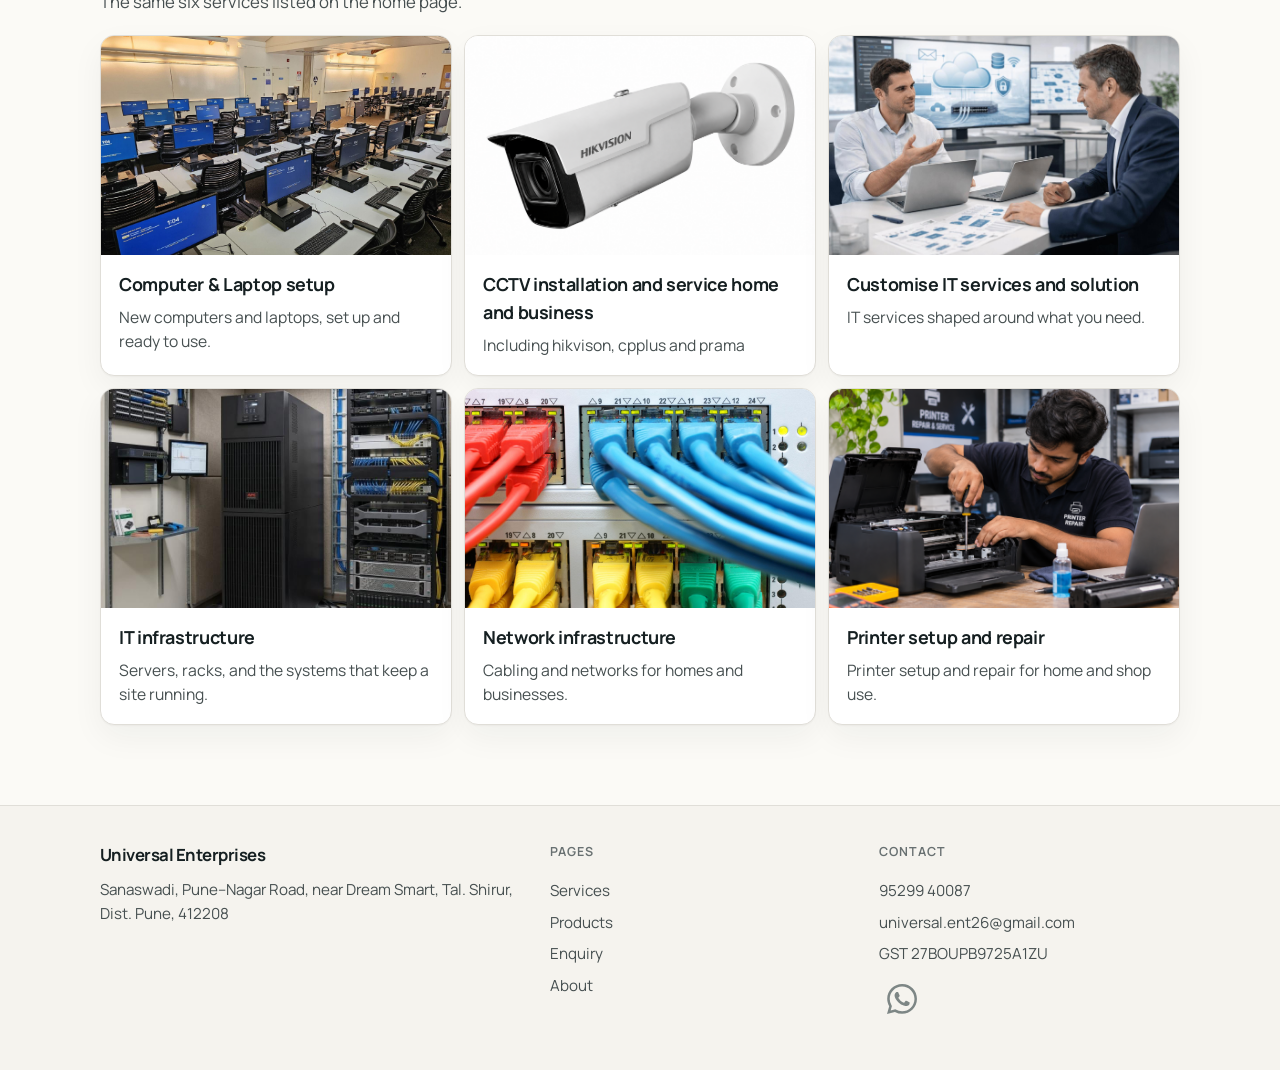
==== commit b4a4737f: "Enhance contact information on about and index pages by adding email address and updating enquiry in" ====
--- a/main/about.html
+++ b/main/about.html
@@ -100,7 +100,7 @@
     <section class="block" aria-labelledby="facts-title">
       <div class="block-head">
         <h2 id="facts-title">Shop details</h2>
-        <p>Address, phone, and GST as listed on the site.</p>
+        <p>Address, phone, email, and GST as listed on the site.</p>
       </div>
       <div class="meta-grid">
         <div class="meta-card">
@@ -112,12 +112,16 @@
           <p><a href="tel:+919529940087">95299 40087</a></p>
         </div>
         <div class="meta-card">
+          <h3>Email</h3>
+          <p><a href="mailto:universal.ent26@gmail.com">universal.ent26@gmail.com</a></p>
+        </div>
+        <div class="meta-card">
           <h3>GST</h3>
           <p>27BOUPB9725A1ZU</p>
         </div>
         <div class="meta-card">
           <h3>Enquiry</h3>
-          <p>WhatsApp only. Use the form or any enquire button on the home page.</p>
+          <p>Use WhatsApp, or email universal.ent26@gmail.com.</p>
         </div>
       </div>
       <div class="gallery gallery-about">
@@ -213,6 +217,7 @@
       <div class="footer-col">
         <h3>Contact</h3>
         <a href="tel:+919529940087">95299 40087</a>
+        <a href="mailto:universal.ent26@gmail.com">universal.ent26@gmail.com</a>
         <p>GST 27BOUPB9725A1ZU</p>
         <button type="button" class="btn btn-wa-mark footer-wa" data-wa="general" aria-label="WhatsApp">
           <svg viewBox="0 0 24 24" aria-hidden="true" focusable="false">
--- a/main/styles.css
+++ b/main/styles.css
@@ -1462,6 +1462,11 @@
 
 .footer-col a:hover { color: var(--ink); }
 
+.footer-col a[href^="mailto:"],
+.meta-card a[href^="mailto:"] {
+  overflow-wrap: anywhere;
+}
+
 .float-wa {
   position: fixed;
   right: 16px;
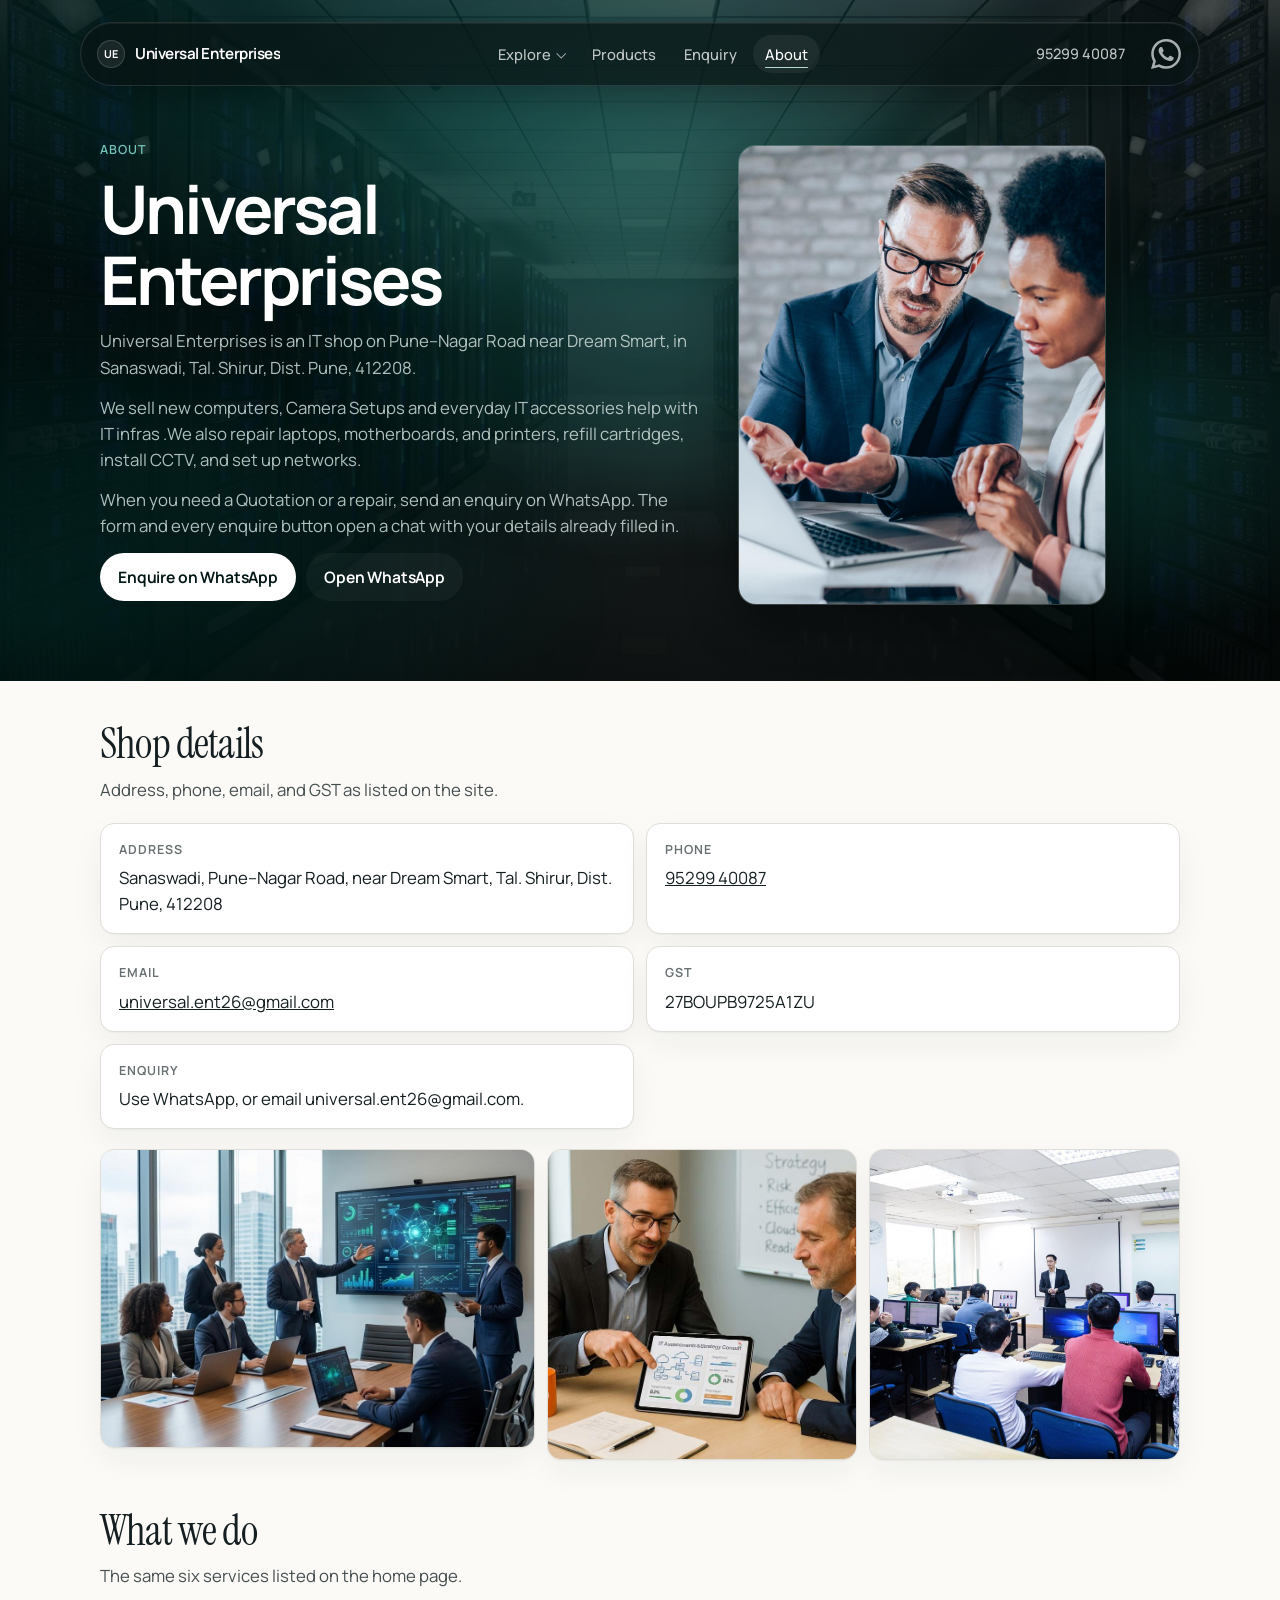
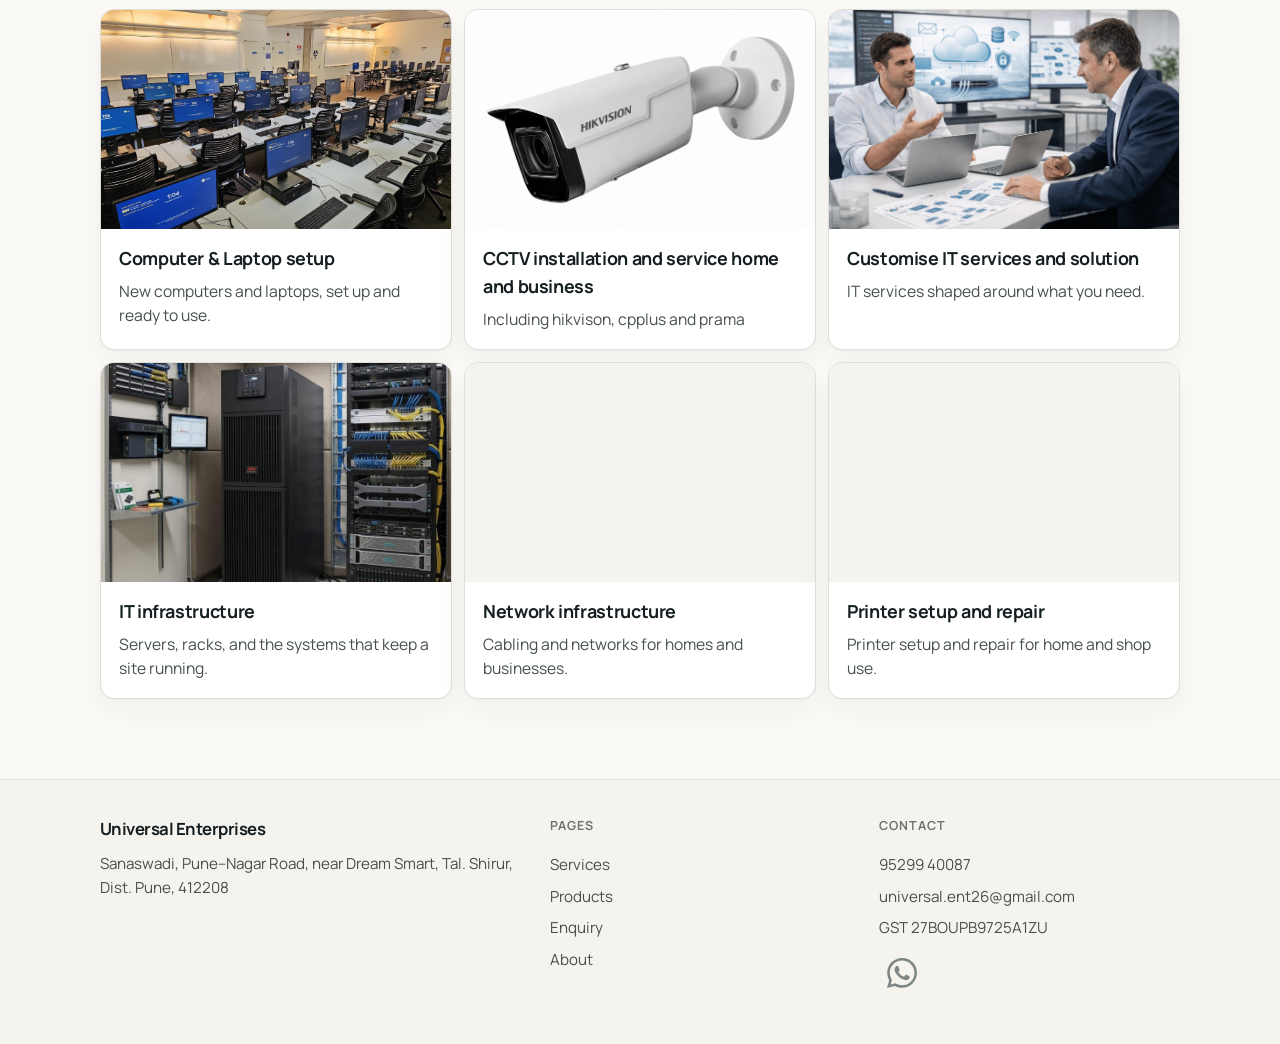
==== commit 6fa0fb23: "Revise service descriptions on about and index pages for clarity, emphasizing IT services and soluti" ====
--- a/main/about.html
+++ b/main/about.html
@@ -79,11 +79,11 @@
     <section class="about-hero">
       <div class="about-hero-copy">
         <p class="eyebrow">About</p>
-        <h1>Local IT repair and sales in Sanaswadi.</h1>
+        <h1>Universal Enterprises</h1>
         <div class="about-prose">
           <p>Universal Enterprises is an IT shop on Pune–Nagar Road near Dream Smart, in Sanaswadi, Tal. Shirur, Dist. Pune, 412208.</p>
-          <p>We repair laptops, motherboards, and printers, refill cartridges, install CCTV, and set up networks. We also sell new computers, Hikvision camera packages, and everyday IT accessories.</p>
-          <p>When you need a quote or a repair, send an enquiry on WhatsApp. The form and every enquire button open a chat with your details already filled in. Nothing is sent by email.</p>
+          <p>We sell new computers, Camera  Setups and everyday IT accessories help with IT infras .We also repair laptops, motherboards, and printers, refill cartridges, install CCTV, and set up networks.</p>
+          <p>When you need a Quotation or a repair, send an enquiry on WhatsApp. The form and every enquire button open a chat with your details already filled in. </p>
         </div>
         <div class="hero-actions">
           <a class="btn btn-light" href="index.html#enquiry">Enquire on WhatsApp</a>
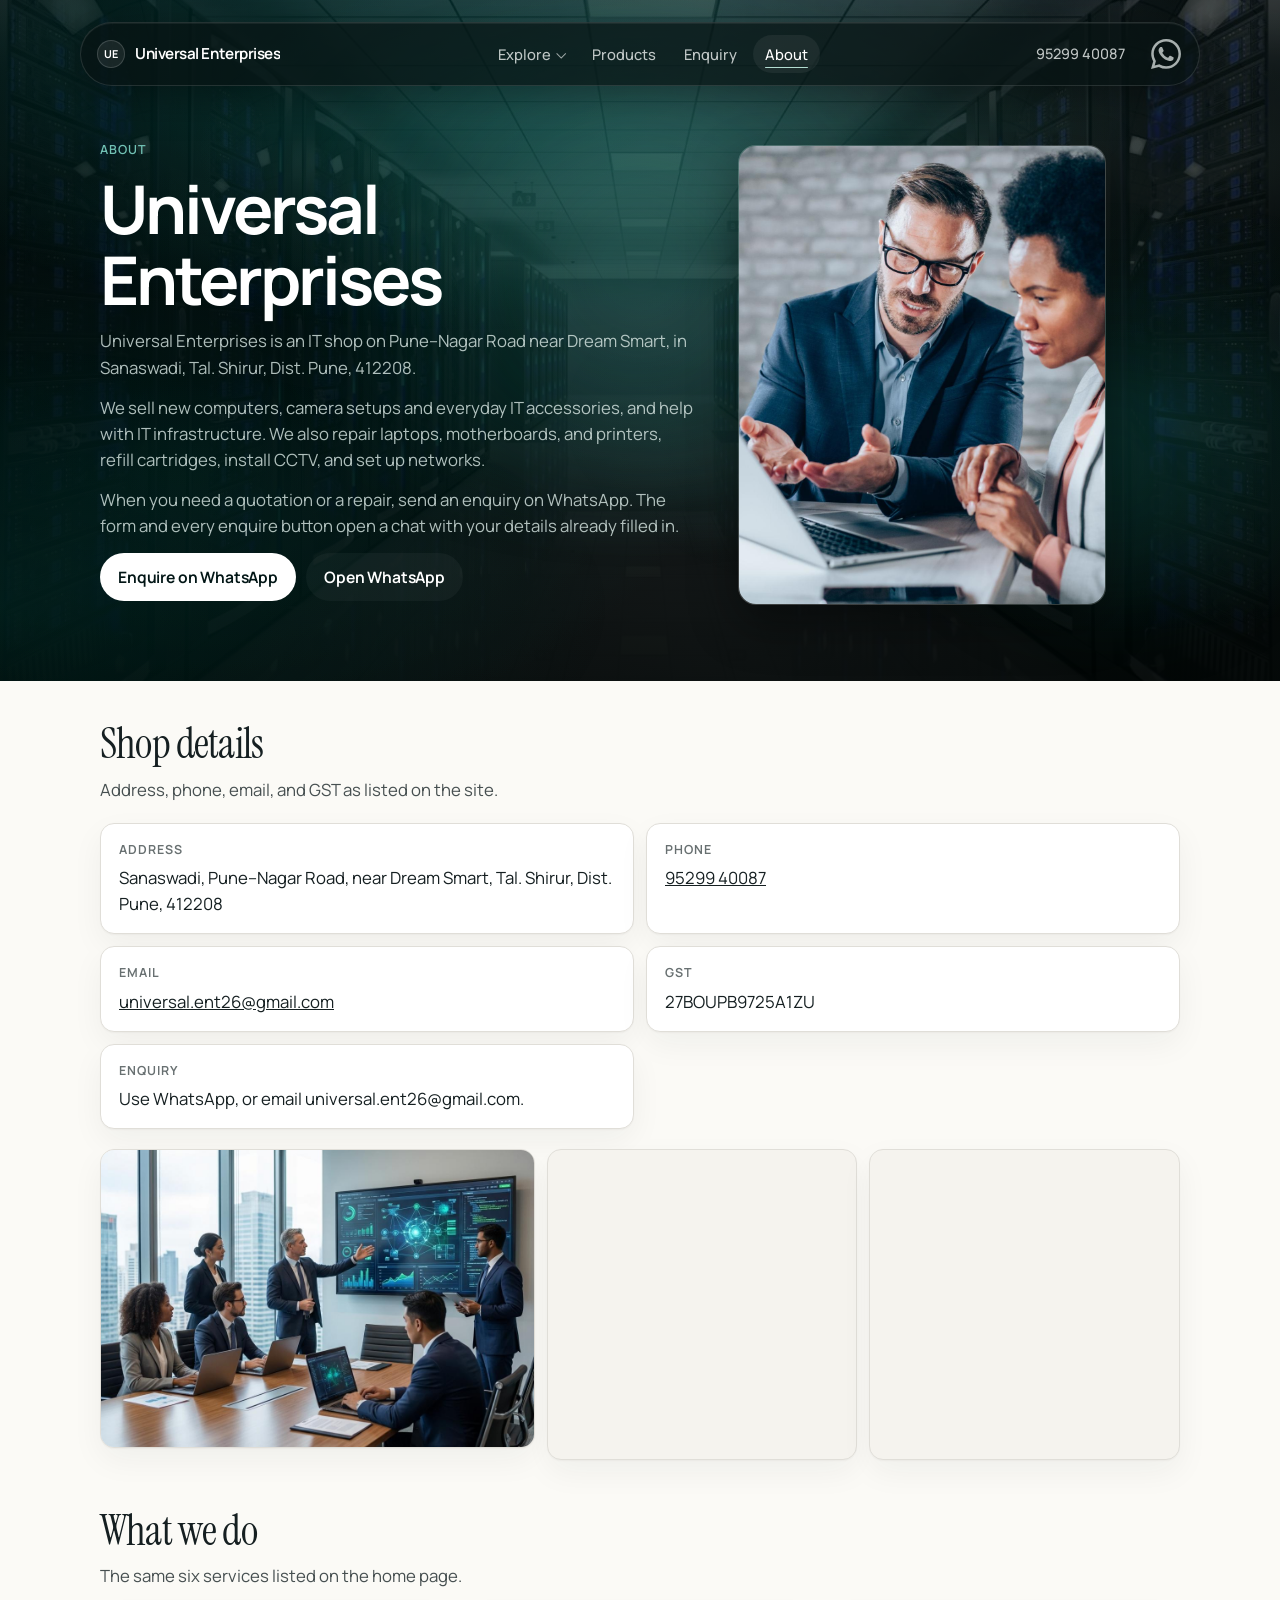
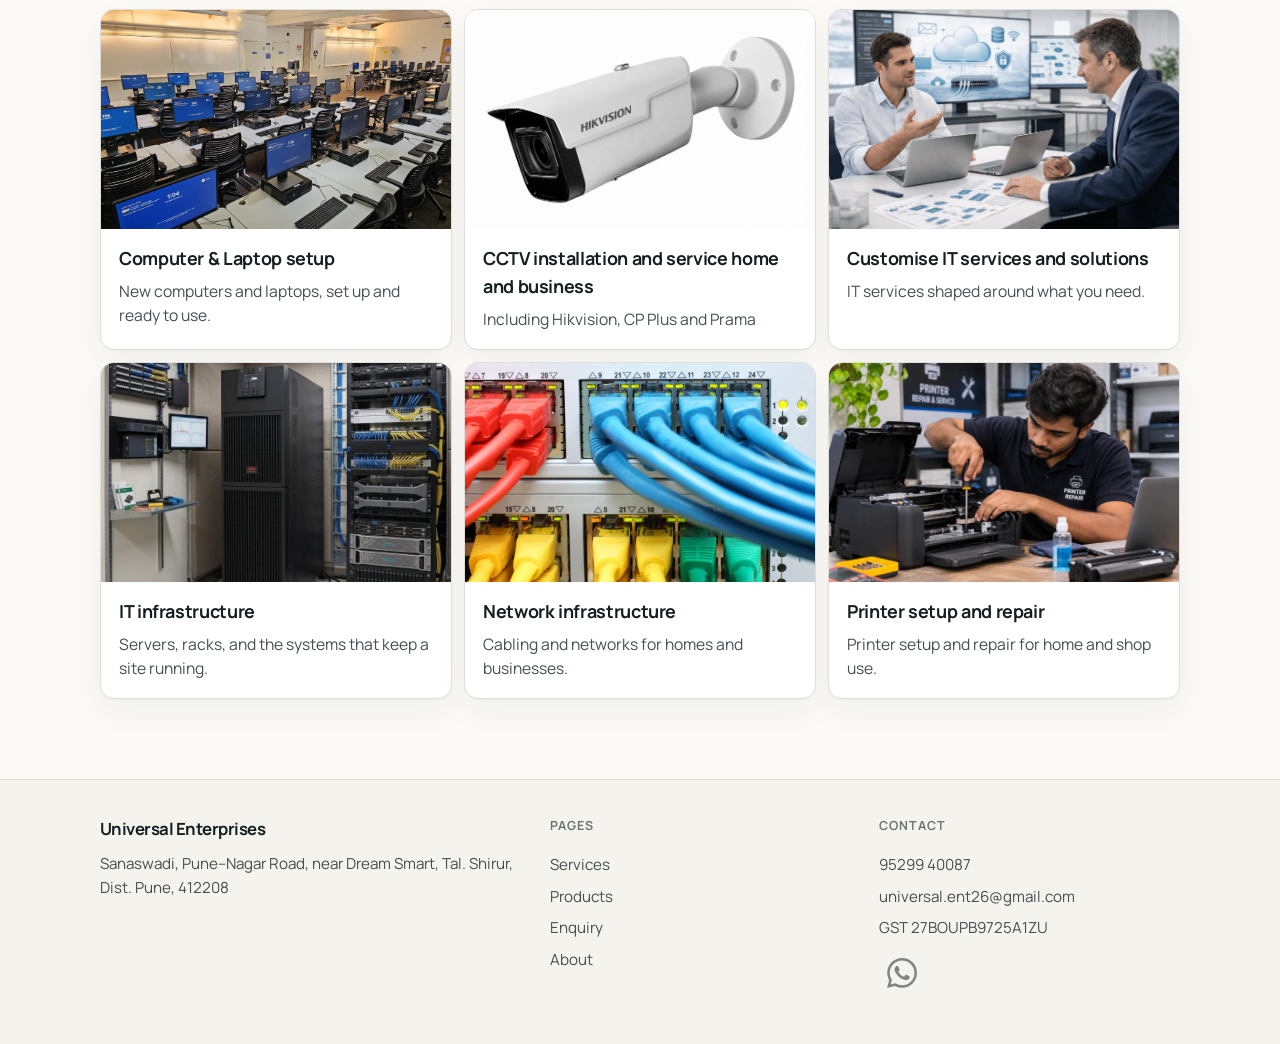
==== commit 00459699: "Refine service descriptions and correct capitalization on about and index pages for consistency. Upd" ====
--- a/main/about.html
+++ b/main/about.html
@@ -82,8 +82,8 @@
         <h1>Universal Enterprises</h1>
         <div class="about-prose">
           <p>Universal Enterprises is an IT shop on Pune–Nagar Road near Dream Smart, in Sanaswadi, Tal. Shirur, Dist. Pune, 412208.</p>
-          <p>We sell new computers, Camera  Setups and everyday IT accessories help with IT infras .We also repair laptops, motherboards, and printers, refill cartridges, install CCTV, and set up networks.</p>
-          <p>When you need a Quotation or a repair, send an enquiry on WhatsApp. The form and every enquire button open a chat with your details already filled in. </p>
+          <p>We sell new computers, camera setups and everyday IT accessories, and help with IT infrastructure. We also repair laptops, motherboards, and printers, refill cartridges, install CCTV, and set up networks.</p>
+          <p>When you need a quotation or a repair, send an enquiry on WhatsApp. The form and every enquire button open a chat with your details already filled in.</p>
         </div>
         <div class="hero-actions">
           <a class="btn btn-light" href="index.html#enquiry">Enquire on WhatsApp</a>
@@ -158,7 +158,7 @@
           </div>
           <div class="about-list-body">
             <h3>CCTV installation and service home and business</h3>
-            <p>Including hikvison, cpplus and prama</p>
+            <p>Including Hikvision, CP Plus and Prama</p>
           </div>
         </li>
         <li>
@@ -166,7 +166,7 @@
             <img class="media-cover" src="img/img18.jpg" alt="IT consultation for a custom solution" width="640" height="400" loading="lazy" decoding="async" />
           </div>
           <div class="about-list-body">
-            <h3>Customise IT services and solution</h3>
+            <h3>Customise IT services and solutions</h3>
             <p>IT services shaped around what you need.</p>
           </div>
         </li>
